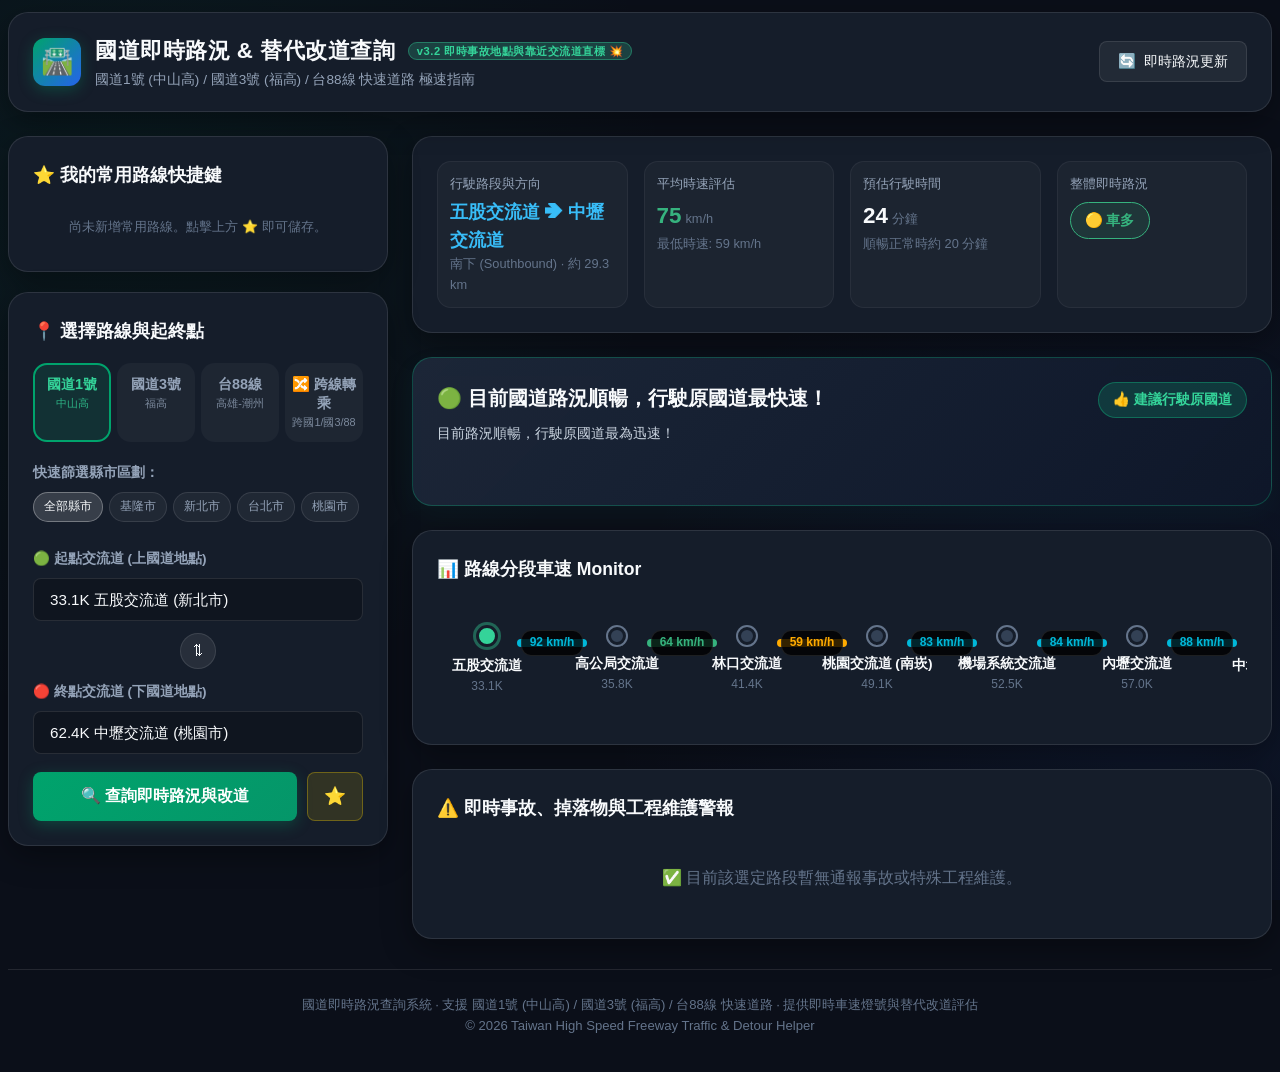
==== index.html @ b2970b1f "Display detailed incident location and nearest interchange directly inside warning card v3.2" ====
<!DOCTYPE html>
<html lang="zh-TW">
<head>
  <meta charset="UTF-8">
  <meta name="viewport" content="width=device-width, initial-scale=1.0, viewport-fit=cover">
  <title>台灣國道1號與3號即時路況查詢 暨 改道路線建議系統</title>
  <meta name="description" content="專為台灣駕駛設計之國道1號 (中山高) 與國道3號 (福爾摩沙高) 交流道極速即時路況查詢系統，包含塞車燈號、車禍事故、工程維護警報與最佳替代改道路線建議 (如台61西濱快速道路、台1線)。">
  
  <!-- iOS Mobile & PWA Web App Support -->
  <meta name="apple-mobile-web-app-capable" content="yes">
  <meta name="apple-mobile-web-app-status-bar-style" content="black-translucent">
  <meta name="apple-mobile-web-app-title" content="國道即時路況">
  <link rel="manifest" href="manifest.json">
  <link rel="apple-touch-icon" href="https://img.icons8.com/emoji/192/highway-emoji.png">
  
  <!-- CSS Style -->
  <link rel="stylesheet" href="css/styles.css?v=3.2">
</head>
<body>
  <div class="container">
    <!-- 頁頭 Application Header -->
    <header class="app-header">
      <div class="brand">
        <div class="brand-icon">🛣️</div>
        <div class="brand-title">
          <h1>國道即時路況 & 替代改道查詢 <span style="font-size: 0.7rem; background: rgba(52, 211, 153, 0.2); color: #34D399; padding: 2px 8px; border-radius: 10px; border: 1px solid rgba(52, 211, 153, 0.4); margin-left: 6px; vertical-align: middle;">v3.2 即時事故地點與靠近交流道直標 💥</span></h1>
          <p>國道1號 (中山高) / 國道3號 (福高) / 台88線 快速道路 極速指南</p>
        </div>
      </div>

      <div class="header-status">
        <button id="refreshBtn" class="refresh-btn" title="手動更新即時路況數據">
          <span class="refresh-icon">🔄</span>
          <span>即時路況更新</span>
        </button>
      </div>
    </header>

    <!-- 主版面 Layout Grid -->
    <main class="main-layout">
      <!-- 左側：起終點選單與常用路線 -->
      <aside class="sidebar">
        <!-- 我的常用路線卡片 (置頂方便取用) -->
        <section class="card">
          <h2 class="card-title">⭐ 我的常用路線快捷鍵</h2>
          <div id="presetsList" class="presets-list">
            <!-- JS 動態填充已儲存路線 -->
          </div>
        </section>

        <!-- 交流道選擇卡片 -->
        <section class="card">
          <h2 class="card-title">📍 選擇路線與起終點</h2>

          <!-- 國道切換頁籤 -->
          <div class="highway-tabs">
            <button class="highway-tab active" data-hw="n1">
              <span>國道1號</span>
              <small>中山高</small>
            </button>
            <button class="highway-tab" data-hw="n3">
              <span>國道3號</span>
              <small>福高</small>
            </button>
            <button class="highway-tab" data-hw="e88">
              <span>台88線</span>
              <small>高雄-潮州</small>
            </button>
            <button class="highway-tab" data-hw="cross">
              <span>🔀 跨線轉乘</span>
              <small>跨國1/國3/88</small>
            </button>
          </div>

          <!-- 縣市快速篩選 -->
          <div class="form-group">
            <label class="form-label">快速篩選縣市區劃：</label>
            <div id="countyChips" class="county-filter">
              <!-- JS 動態生成縣市晶片 -->
            </div>
          </div>

          <!-- 起點交流道 -->
          <div class="form-group">
            <label for="startInterchange" class="form-label">🟢 起點交流道 (上國道地點)</label>
            <div class="select-wrapper">
              <select id="startInterchange" class="select-control">
                <!-- JS 動態填充 -->
              </select>
            </div>
          </div>

          <!-- 起終點反轉按鈕 -->
          <div class="swap-btn-container">
            <button id="swapBtn" class="swap-btn" title="反轉起點與終點">⇅</button>
          </div>

          <!-- 終點交流道 -->
          <div class="form-group">
            <label for="endInterchange" class="form-label">🔴 終點交流道 (下國道地點)</label>
            <div class="select-wrapper">
              <select id="endInterchange" class="select-control">
                <!-- JS 動態填充 -->
              </select>
            </div>
          </div>

          <!-- 查詢與加入書籤 -->
          <div class="action-buttons">
            <button id="queryBtn" class="primary-btn">🔍 查詢即時路況與改道</button>
            <button id="bookmarkBtn" class="bookmark-btn" title="儲存為常用路線">⭐️</button>
          </div>
        </section>
      </aside>

      <!-- 右側：路況概覽、改道建議、分段地圖與事故警報 -->
      <section class="content-area">
        <!-- 概覽摘要卡片 -->
        <div id="summaryCard" class="summary-card">
          <!-- JS 動態渲染摘要內容 -->
        </div>

        <!-- 智慧改道路線卡片 -->
        <div id="detourCardContainer">
          <!-- JS 動態渲染建議改道路線資訊 -->
        </div>

        <!-- 分段即時車速 Monitor -->
        <div class="card">
          <h2 class="card-title">📊 路線分段車速 Monitor</h2>
          <div id="visualTimeline" class="visual-timeline">
            <!-- JS 動態繪製節點與色彩車速條 -->
          </div>
        </div>

        <!-- 即時事故與工程維護警報 -->
        <div class="card">
          <h2 class="card-title">⚠️ 即時事故、掉落物與工程維護警報</h2>
          <div id="incidentsList" class="incidents-list">
            <!-- JS 動態渲染事故動態 -->
          </div>
        </div>
      </section>
    </main>

    <!-- 頁腳 Footer -->
    <footer class="app-footer">
      <p>國道即時路況查詢系統 · 支援 國道1號 (中山高) / 國道3號 (福高) / 台88線 快速道路 · 提供即時車速燈號與替代改道評估</p>
      <p>© 2026 Taiwan High Speed Freeway Traffic & Detour Helper</p>
    </footer>
  </div>

  <!-- JavaScript Modules with Cache Busters -->
  <script src="js/data/interchanges.js?v=3.2"></script>
  <script src="js/data/detourRules.js?v=3.2"></script>
  <script src="js/trafficEngine.js?v=3.2"></script>
  <script src="js/app.js?v=3.2"></script>
</body>
</html>
---- css/styles.css ----
/* ----------------------------------------------------
 * 國道1號與3號即時路況暨改道路線建議系統 - 視覺與設計系統
 * CSS Design System & Theme Styling
 * ---------------------------------------------------- */

:root {
  --font-family: -apple-system, BlinkMacSystemFont, "SF Pro Display", "SF Pro Text", "Segoe UI", Roboto, "Helvetica Neue", Arial, "Noto Sans TC", sans-serif;
  
  /* 核心主題配色 */
  --bg-dark: #0B0F19;
  --bg-card: #151D2A;
  --bg-card-hover: #1E293B;
  --border-color: rgba(255, 255, 255, 0.1);
  --border-glow: rgba(0, 184, 217, 0.3);
  
  /* 高公局路況綠/藍標籤 */
  --n1-color: #00A36C;
  --n1-bg: rgba(0, 163, 108, 0.15);
  --n3-color: #2563EB;
  --n3-bg: rgba(37, 99, 235, 0.15);
  
  /* 路況燈號配色 */
  --speed-smooth: #10B981;   /* 🟢 >80km/h 順暢 */
  --speed-moderate: #84CC16; /* 🟡 60-80km/h 車多 */
  --speed-heavy: #F59E0B;    /* 🟠 40-60km/h 壅塞 */
  --speed-severe: #EF4444;   /* 🔴 20-40km/h 嚴重要塞 */
  --speed-stuck: #A855F7;    /* 🟣 <20km/h 紫爆 */
  
  /* 文字與圖標顏色 */
  --text-primary: #F8FAFC;
  --text-secondary: #94A3B8;
  --text-muted: #64748B;
  
  /* UI 陰影與圓角 */
  --radius-sm: 8px;
  --radius-md: 14px;
  --radius-lg: 20px;
  --shadow-card: 0 10px 30px rgba(0, 0, 0, 0.35);
  --transition-fast: all 0.2s cubic-bezier(0.4, 0, 0.2, 1);
}

/* 全域重置與基礎樣式 */
* {
  box-sizing: border-box;
  margin: 0;
  padding: 0;
}

html, body {
  width: 100%;
  max-width: 100vw;
  overflow-x: hidden;
}

body {
  font-family: var(--font-family);
  background-color: var(--bg-dark);
  color: var(--text-primary);
  line-height: 1.6;
  min-height: 100vh;
  padding: 12px 8px;
  background-image: 
    radial-gradient(circle at 10% 20%, rgba(0, 163, 108, 0.08) 0%, transparent 40%),
    radial-gradient(circle at 90% 80%, rgba(37, 99, 235, 0.08) 0%, transparent 40%);
  background-attachment: fixed;
}

.container {
  width: 100%;
  max-width: 1280px;
  margin: 0 auto;
  box-sizing: border-box;
  min-width: 0;
}

/* 頁頭 Header */
.app-header {
  display: flex;
  justify-content: space-between;
  align-items: center;
  padding: 20px 24px;
  background: var(--bg-card);
  border: 1px solid var(--border-color);
  border-radius: var(--radius-lg);
  margin-bottom: 24px;
  box-shadow: var(--shadow-card);
  backdrop-filter: blur(12px);
}

.brand {
  display: flex;
  align-items: center;
  gap: 14px;
}

.brand-icon {
  width: 48px;
  height: 48px;
  background: linear-gradient(135deg, #00A36C 0%, #2563EB 100%);
  border-radius: 12px;
  display: flex;
  align-items: center;
  justify-content: center;
  font-size: 26px;
  box-shadow: 0 4px 15px rgba(0, 163, 108, 0.3);
}

.brand-title h1 {
  font-size: 1.4rem;
  font-weight: 700;
  letter-spacing: 0.5px;
  color: var(--text-primary);
}

.brand-title p {
  font-size: 0.85rem;
  color: var(--text-secondary);
}

.header-status {
  display: flex;
  align-items: center;
  gap: 12px;
}

.refresh-btn {
  background: rgba(255, 255, 255, 0.06);
  border: 1px solid var(--border-color);
  color: var(--text-primary);
  padding: 10px 18px;
  border-radius: var(--radius-sm);
  cursor: pointer;
  display: flex;
  align-items: center;
  gap: 8px;
  font-size: 0.9rem;
  font-weight: 500;
  transition: var(--transition-fast);
}

.refresh-btn:hover {
  background: rgba(255, 255, 255, 0.12);
  border-color: rgba(255, 255, 255, 0.25);
  transform: translateY(-1px);
}

.refresh-btn.spinning .refresh-icon {
  animation: spin 1s infinite linear;
}

@keyframes spin {
  100% { transform: rotate(360deg); }
}

/* 主版面劃分 (Grid Layout) */
.main-layout {
  display: grid;
  grid-template-columns: 380px 1fr;
  gap: 24px;
  width: 100%;
  max-width: 100%;
  min-width: 0;
  box-sizing: border-box;
}

.main-layout > * {
  min-width: 0;
}

.sidebar {
  display: flex;
  flex-direction: column;
  gap: 20px;
  width: 100%;
  min-width: 0;
}

.card {
  background: var(--bg-card);
  border: 1px solid var(--border-color);
  border-radius: var(--radius-lg);
  padding: 24px;
  box-shadow: var(--shadow-card);
  position: relative;
  overflow: hidden;
  width: 100%;
}

.card-title {
  font-size: 1.1rem;
  font-weight: 700;
  margin-bottom: 18px;
  display: flex;
  align-items: center;
  gap: 8px;
  color: var(--text-primary);
}

.highway-tabs {
  display: grid;
  grid-template-columns: repeat(4, 1fr);
  gap: 6px;
  margin-bottom: 20px;
}

.highway-tab {
  padding: 10px 4px;
  border-radius: var(--radius-md);
  background: rgba(255, 255, 255, 0.04);
  border: 2px solid transparent;
  color: var(--text-secondary);
  cursor: pointer;
  text-align: center;
  font-weight: 700;
  font-size: 0.9rem;
  transition: var(--transition-fast);
  display: flex;
  flex-direction: column;
  align-items: center;
  gap: 3px;
}

.highway-tab small {
  font-size: 0.68rem;
  font-weight: 400;
  opacity: 0.8;
  white-space: nowrap;
}

.highway-tab.active[data-hw="n1"] {
  background: var(--n1-bg);
  border-color: var(--n1-color);
  color: #34D399;
}

.highway-tab.active[data-hw="n3"] {
  background: var(--n3-bg);
  border-color: var(--n3-color);
  color: #60A5FA;
}

.highway-tab.active[data-hw="e88"] {
  background: rgba(217, 119, 6, 0.18);
  border-color: #D97706;
  color: #FBBF24;
}

.highway-tab.active[data-hw="cross"] {
  background: rgba(168, 85, 247, 0.18);
  border-color: #A855F7;
  color: #C084FC;
}

.form-group {
  margin-bottom: 18px;
  width: 100%;
}

.form-label {
  display: block;
  font-size: 0.85rem;
  font-weight: 600;
  color: var(--text-secondary);
  margin-bottom: 8px;
}

.county-filter {
  display: flex;
  gap: 6px;
  overflow-x: auto;
  padding-bottom: 8px;
  margin-bottom: 12px;
  scrollbar-width: thin;
  width: 100%;
  -webkit-overflow-scrolling: touch;
}

.county-chip {
  padding: 4px 10px;
  background: rgba(255, 255, 255, 0.05);
  border: 1px solid var(--border-color);
  border-radius: 20px;
  font-size: 0.78rem;
  white-space: nowrap;
  cursor: pointer;
  color: var(--text-secondary);
  transition: var(--transition-fast);
}

.county-chip.active, .county-chip:hover {
  background: rgba(255, 255, 255, 0.15);
  color: var(--text-primary);
  border-color: rgba(255, 255, 255, 0.3);
}

.select-wrapper {
  position: relative;
  width: 100%;
}

.select-control {
  width: 100%;
  padding: 12px 16px;
  background: rgba(0, 0, 0, 0.25);
  border: 1px solid var(--border-color);
  border-radius: var(--radius-sm);
  color: var(--text-primary);
  font-size: 0.95rem;
  font-family: inherit;
  outline: none;
  cursor: pointer;
  appearance: none;
  transition: var(--transition-fast);
}

.select-control:focus {
  border-color: var(--n1-color);
  box-shadow: 0 0 0 3px rgba(0, 163, 108, 0.2);
}

.swap-btn-container {
  display: flex;
  justify-content: center;
  margin: -6px 0 12px 0;
}

.swap-btn {
  background: rgba(255, 255, 255, 0.08);
  border: 1px solid var(--border-color);
  color: var(--text-primary);
  width: 36px;
  height: 36px;
  border-radius: 50%;
  cursor: pointer;
  display: flex;
  align-items: center;
  justify-content: center;
  font-size: 16px;
  transition: var(--transition-fast);
}

.swap-btn:hover {
  background: rgba(255, 255, 255, 0.2);
  transform: rotate(180deg);
}

.action-buttons {
  display: grid;
  grid-template-columns: 1fr auto;
  gap: 10px;
  margin-top: 10px;
}

.primary-btn {
  background: linear-gradient(135deg, #00A36C 0%, #059669 100%);
  border: none;
  color: white;
  padding: 14px;
  border-radius: var(--radius-sm);
  font-size: 1rem;
  font-weight: 700;
  cursor: pointer;
  transition: var(--transition-fast);
  box-shadow: 0 4px 15px rgba(0, 163, 108, 0.3);
}

.primary-btn:hover {
  opacity: 0.92;
  transform: translateY(-1px);
}

.bookmark-btn {
  background: rgba(255, 215, 0, 0.12);
  border: 1px solid rgba(255, 215, 0, 0.3);
  color: #FBBF24;
  padding: 0 16px;
  border-radius: var(--radius-sm);
  font-size: 1.1rem;
  cursor: pointer;
  transition: var(--transition-fast);
  display: flex;
  align-items: center;
  justify-content: center;
}

.bookmark-btn:hover {
  background: rgba(255, 215, 0, 0.25);
}

.presets-list {
  display: flex;
  flex-direction: column;
  gap: 10px;
}

.preset-item {
  display: flex;
  justify-content: space-between;
  align-items: center;
  padding: 12px 14px;
  background: rgba(255, 255, 255, 0.04);
  border: 1px solid var(--border-color);
  border-radius: var(--radius-sm);
  cursor: pointer;
  transition: var(--transition-fast);
}

.preset-item:hover {
  background: rgba(255, 255, 255, 0.09);
  border-color: rgba(255, 255, 255, 0.2);
}

.preset-info {
  display: flex;
  flex-direction: column;
}

.preset-name {
  font-size: 0.9rem;
  font-weight: 700;
  color: var(--text-primary);
}

.preset-delete {
  background: none;
  border: none;
  color: var(--text-muted);
  cursor: pointer;
  padding: 4px;
  font-size: 0.9rem;
  transition: var(--transition-fast);
}

.preset-delete:hover {
  color: #EF4444;
}

.content-area {
  display: flex;
  flex-direction: column;
  gap: 24px;
  width: 100%;
  max-width: 100%;
  min-width: 0;
  box-sizing: border-box;
}

.summary-card {
  display: grid;
  grid-template-columns: repeat(auto-fit, minmax(140px, 1fr));
  gap: 16px;
  background: var(--bg-card);
  border-radius: var(--radius-lg);
  border: 1px solid var(--border-color);
  padding: 24px;
  box-shadow: var(--shadow-card);
  width: 100%;
  max-width: 100%;
  min-width: 0;
  box-sizing: border-box;
}

.stat-box {
  display: flex;
  flex-direction: column;
  padding: 12px;
  background: rgba(255, 255, 255, 0.03);
  border-radius: var(--radius-md);
  border: 1px solid rgba(255, 255, 255, 0.05);
}

.stat-label {
  font-size: 0.8rem;
  color: var(--text-secondary);
  margin-bottom: 4px;
}

.stat-value {
  font-size: 1.4rem;
  font-weight: 800;
  color: var(--text-primary);
  display: flex;
  align-items: baseline;
  gap: 4px;
}

.stat-unit {
  font-size: 0.8rem;
  font-weight: 400;
  color: var(--text-muted);
}

.status-badge {
  display: inline-flex;
  align-items: center;
  gap: 6px;
  padding: 6px 14px;
  border-radius: 20px;
  font-weight: 700;
  font-size: 0.9rem;
  width: fit-content;
}

.detour-card {
  background: linear-gradient(135deg, rgba(30, 41, 59, 0.9) 0%, rgba(15, 23, 42, 0.95) 100%);
  border: 1px solid rgba(245, 158, 11, 0.4);
  border-radius: var(--radius-lg);
  padding: 24px;
  position: relative;
  box-shadow: 0 10px 30px rgba(245, 158, 11, 0.1);
  width: 100%;
  max-width: 100%;
  min-width: 0;
  box-sizing: border-box;
}

.detour-card.smooth-route {
  border-color: rgba(16, 185, 129, 0.3);
  box-shadow: 0 10px 30px rgba(16, 185, 129, 0.05);
}

.detour-header {
  display: flex;
  justify-content: space-between;
  align-items: flex-start;
  margin-bottom: 16px;
}

.detour-badge {
  background: rgba(245, 158, 11, 0.2);
  color: #FBBF24;
  border: 1px solid rgba(245, 158, 11, 0.4);
  padding: 6px 14px;
  border-radius: 20px;
  font-weight: 700;
  font-size: 0.85rem;
  display: flex;
  align-items: center;
  gap: 6px;
}

.detour-badge.no-detour {
  background: rgba(16, 185, 129, 0.2);
  color: #34D399;
  border-color: rgba(16, 185, 129, 0.4);
}

.detour-title {
  font-size: 1.25rem;
  font-weight: 700;
  color: var(--text-primary);
  margin-bottom: 8px;
}

.detour-reason {
  font-size: 0.9rem;
  color: #CBD5E1;
  margin-bottom: 20px;
}

.comparison-grid {
  display: grid;
  grid-template-columns: 1fr 1fr;
  gap: 16px;
  margin-bottom: 20px;
}

.comparison-box {
  padding: 16px;
  border-radius: var(--radius-md);
  background: rgba(0, 0, 0, 0.3);
  border: 1px solid var(--border-color);
}

.comparison-box.alt-box {
  border-color: rgba(245, 158, 11, 0.5);
  background: rgba(245, 158, 11, 0.08);
}

.box-tag {
  font-size: 0.8rem;
  color: var(--text-secondary);
  font-weight: 600;
  margin-bottom: 6px;
}

.box-value {
  font-size: 1.3rem;
  font-weight: 800;
  color: var(--text-primary);
}

.save-time-highlight {
  color: #34D399;
  font-size: 0.85rem;
  font-weight: 700;
  margin-top: 4px;
}

.turn-instructions {
  background: rgba(255, 255, 255, 0.03);
  border-radius: var(--radius-md);
  padding: 16px;
  border: 1px solid var(--border-color);
}

.instruction-step {
  display: flex;
  align-items: flex-start;
  gap: 12px;
  margin-bottom: 10px;
  font-size: 0.88rem;
}

.instruction-step:last-child {
  margin-bottom: 0;
}

.step-num {
  background: rgba(255, 255, 255, 0.1);
  color: var(--text-primary);
  width: 22px;
  height: 22px;
  border-radius: 50%;
  display: flex;
  align-items: center;
  justify-content: center;
  font-size: 0.75rem;
  font-weight: 700;
  flex-shrink: 0;
}

.route-visualizer {
  display: flex;
  flex-direction: column;
  gap: 16px;
  width: 100%;
}

.visual-timeline {
  display: flex;
  align-items: center;
  overflow-x: auto;
  padding: 24px 10px;
  position: relative;
  scrollbar-width: thin;
  width: 100%;
  max-width: 100%;
  -webkit-overflow-scrolling: touch;
}

.timeline-node {
  display: flex;
  flex-direction: column;
  align-items: center;
  min-width: 80px;
  position: relative;
  z-index: 2;
}

.node-dot {
  width: 18px;
  height: 18px;
  border-radius: 50%;
  background: #334155;
  border: 3px solid var(--bg-card);
  box-shadow: 0 0 0 2px var(--text-muted);
  transition: var(--transition-fast);
}

.node-dot.endpoint {
  background: #34D399;
  box-shadow: 0 0 0 3px rgba(52, 211, 153, 0.4);
  width: 22px;
  height: 22px;
}

.node-name {
  font-size: 0.85rem;
  font-weight: 700;
  margin-top: 8px;
  white-space: nowrap;
}

.node-km {
  font-size: 0.75rem;
  color: var(--text-muted);
}

.timeline-segment {
  flex: 1;
  min-width: 70px;
  height: 8px;
  border-radius: 4px;
  margin: 0 -10px;
  position: relative;
  top: -18px;
  display: flex;
  align-items: center;
  justify-content: center;
}

.segment-speed-tag {
  background: rgba(0, 0, 0, 0.8);
  border: 1px solid var(--border-color);
  padding: 2px 8px;
  border-radius: 10px;
  font-size: 0.75rem;
  font-weight: 700;
  white-space: nowrap;
}

.incidents-list {
  display: flex;
  flex-direction: column;
  gap: 12px;
  width: 100%;
}

.incident-item {
  display: flex;
  align-items: flex-start;
  gap: 14px;
  padding: 16px;
  background: rgba(255, 255, 255, 0.03);
  border: 1px solid var(--border-color);
  border-radius: var(--radius-md);
  transition: var(--transition-fast);
}

.incident-item:hover {
  background: rgba(255, 255, 255, 0.06);
}

.incident-icon {
  font-size: 1.5rem;
  padding: 8px;
  background: rgba(255, 255, 255, 0.05);
  border-radius: var(--radius-sm);
}

.incident-content {
  flex: 1;
}

.incident-header-row {
  display: flex;
  justify-content: space-between;
  align-items: center;
  margin-bottom: 4px;
}

.incident-location {
  font-weight: 700;
  font-size: 0.95rem;
  color: #F8FAFC;
}

.incident-time {
  font-size: 0.78rem;
  color: var(--text-muted);
}

.incident-title {
  font-size: 0.9rem;
  font-weight: 600;
  color: #FBBF24;
  margin-bottom: 4px;
}

.incident-desc {
  font-size: 0.84rem;
  color: var(--text-secondary);
}

.app-footer {
  text-align: center;
  padding: 24px 0;
  margin-top: 30px;
  font-size: 0.82rem;
  color: var(--text-muted);
  border-top: 1px solid var(--border-color);
}

/* ----------------------------------------------------
 * 行動端 Media Queries (置於最底端，避免被後續樣式覆蓋)
 * ---------------------------------------------------- */
@media (max-width: 992px) {
  .main-layout {
    grid-template-columns: 1fr !important;
    gap: 16px;
  }
}

@media (max-width: 768px) {
  html, body {
    width: 100% !important;
    max-width: 100vw !important;
    overflow-x: hidden !important;
  }

  body {
    padding: 8px 4px !important;
  }

  .container,
  .main-layout,
  .sidebar,
  .content-area,
  .card,
  .summary-card,
  .detour-card,
  .comparison-grid,
  .turn-instructions,
  .incidents-list {
    width: 100% !important;
    max-width: 100% !important;
    min-width: 0 !important;
    box-sizing: border-box !important;
  }

  .container {
    padding: 0 4px !important;
  }

  .app-header {
    flex-direction: column !important;
    align-items: stretch !important;
    padding: 12px 10px !important;
    gap: 8px !important;
    text-align: center !important;
    min-width: 0 !important;
    width: 100% !important;
  }

  .brand {
    justify-content: center !important;
  }

  .brand-icon {
    width: 32px !important;
    height: 32px !important;
    font-size: 18px !important;
  }

  .brand-title h1 {
    font-size: 0.95rem !important;
    line-height: 1.2 !important;
  }

  .header-status {
    width: 100% !important;
  }

  .refresh-btn {
    width: 100% !important;
    justify-content: center !important;
    padding: 10px !important;
    font-size: 0.85rem !important;
  }

  .highway-tabs {
    display: grid !important;
    grid-template-columns: repeat(4, 1fr) !important;
    gap: 4px !important;
    width: 100% !important;
    min-width: 0 !important;
  }

  .highway-tab {
    padding: 10px 4px !important;
    font-size: 0.85rem !important;
    min-width: 0 !important;
    width: 100% !important;
  }

  .highway-tab span {
    font-size: 0.88rem !important;
  }

  .highway-tab small {
    font-size: 0.7rem !important;
    white-space: nowrap;
    overflow: hidden;
    text-overflow: ellipsis;
  }

  .card {
    padding: 12px 10px !important;
    border-radius: 12px !important;
  }

  .summary-card {
    padding: 10px !important;
    grid-template-columns: 1fr 1fr !important;
    gap: 8px !important;
  }

  .stat-box {
    padding: 8px !important;
  }

  .stat-value {
    font-size: 1rem !important;
  }

  .comparison-grid {
    grid-template-columns: 1fr !important;
    gap: 10px !important;
  }

  .detour-card {
    padding: 12px 10px !important;
  }

  .detour-header {
    flex-direction: column !important;
    gap: 8px !important;
  }

  .detour-badge {
    align-self: flex-start !important;
  }

  .select-control {
    font-size: 16px !important; /* 防止 iOS 點擊輸入框時自動放大幅面 */
  }

  .visual-timeline {
    width: 100% !important;
    max-width: 100% !important;
    min-width: 0 !important;
    overflow-x: auto !important;
    -webkit-overflow-scrolling: touch !important;
    display: flex !important;
    box-sizing: border-box !important;
  }

  .county-filter {
    width: 100% !important;
    max-width: 100% !important;
    min-width: 0 !important;
    overflow-x: auto !important;
    -webkit-overflow-scrolling: touch !important;
    box-sizing: border-box !important;
  }
}
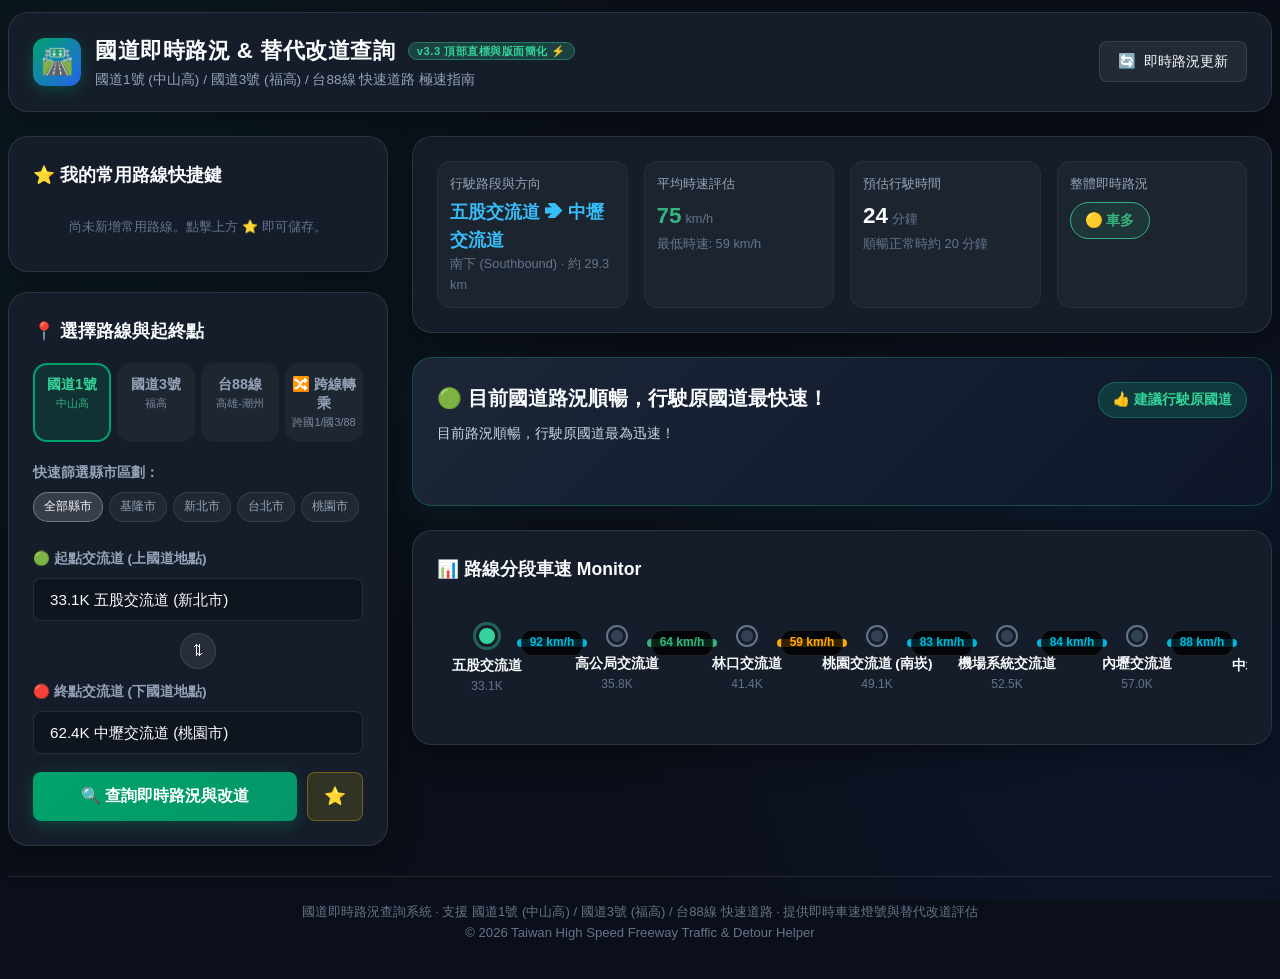
==== commit b1f956bd: "Remove redundant bottom incident list card and unify all alerts in top card v3.3" ====
--- a/index.html
+++ b/index.html
@@ -14,7 +14,7 @@
   <link rel="apple-touch-icon" href="https://img.icons8.com/emoji/192/highway-emoji.png">
   
   <!-- CSS Style -->
-  <link rel="stylesheet" href="css/styles.css?v=3.2">
+  <link rel="stylesheet" href="css/styles.css?v=3.3">
 </head>
 <body>
   <div class="container">
@@ -23,7 +23,7 @@
       <div class="brand">
         <div class="brand-icon">🛣️</div>
         <div class="brand-title">
-          <h1>國道即時路況 & 替代改道查詢 <span style="font-size: 0.7rem; background: rgba(52, 211, 153, 0.2); color: #34D399; padding: 2px 8px; border-radius: 10px; border: 1px solid rgba(52, 211, 153, 0.4); margin-left: 6px; vertical-align: middle;">v3.2 即時事故地點與靠近交流道直標 💥</span></h1>
+          <h1>國道即時路況 & 替代改道查詢 <span style="font-size: 0.7rem; background: rgba(52, 211, 153, 0.2); color: #34D399; padding: 2px 8px; border-radius: 10px; border: 1px solid rgba(52, 211, 153, 0.4); margin-left: 6px; vertical-align: middle;">v3.3 頂部直標與版面簡化 ⚡</span></h1>
           <p>國道1號 (中山高) / 國道3號 (福高) / 台88線 快速道路 極速指南</p>
         </div>
       </div>
@@ -133,13 +133,7 @@
           </div>
         </div>
 
-        <!-- 即時事故與工程維護警報 -->
-        <div class="card">
-          <h2 class="card-title">⚠️ 即時事故、掉落物與工程維護警報</h2>
-          <div id="incidentsList" class="incidents-list">
-            <!-- JS 動態渲染事故動態 -->
-          </div>
-        </div>
+
       </section>
     </main>
 
@@ -151,9 +145,9 @@
   </div>
 
   <!-- JavaScript Modules with Cache Busters -->
-  <script src="js/data/interchanges.js?v=3.2"></script>
-  <script src="js/data/detourRules.js?v=3.2"></script>
-  <script src="js/trafficEngine.js?v=3.2"></script>
-  <script src="js/app.js?v=3.2"></script>
+  <script src="js/data/interchanges.js?v=3.3"></script>
+  <script src="js/data/detourRules.js?v=3.3"></script>
+  <script src="js/trafficEngine.js?v=3.3"></script>
+  <script src="js/app.js?v=3.3"></script>
 </body>
 </html>
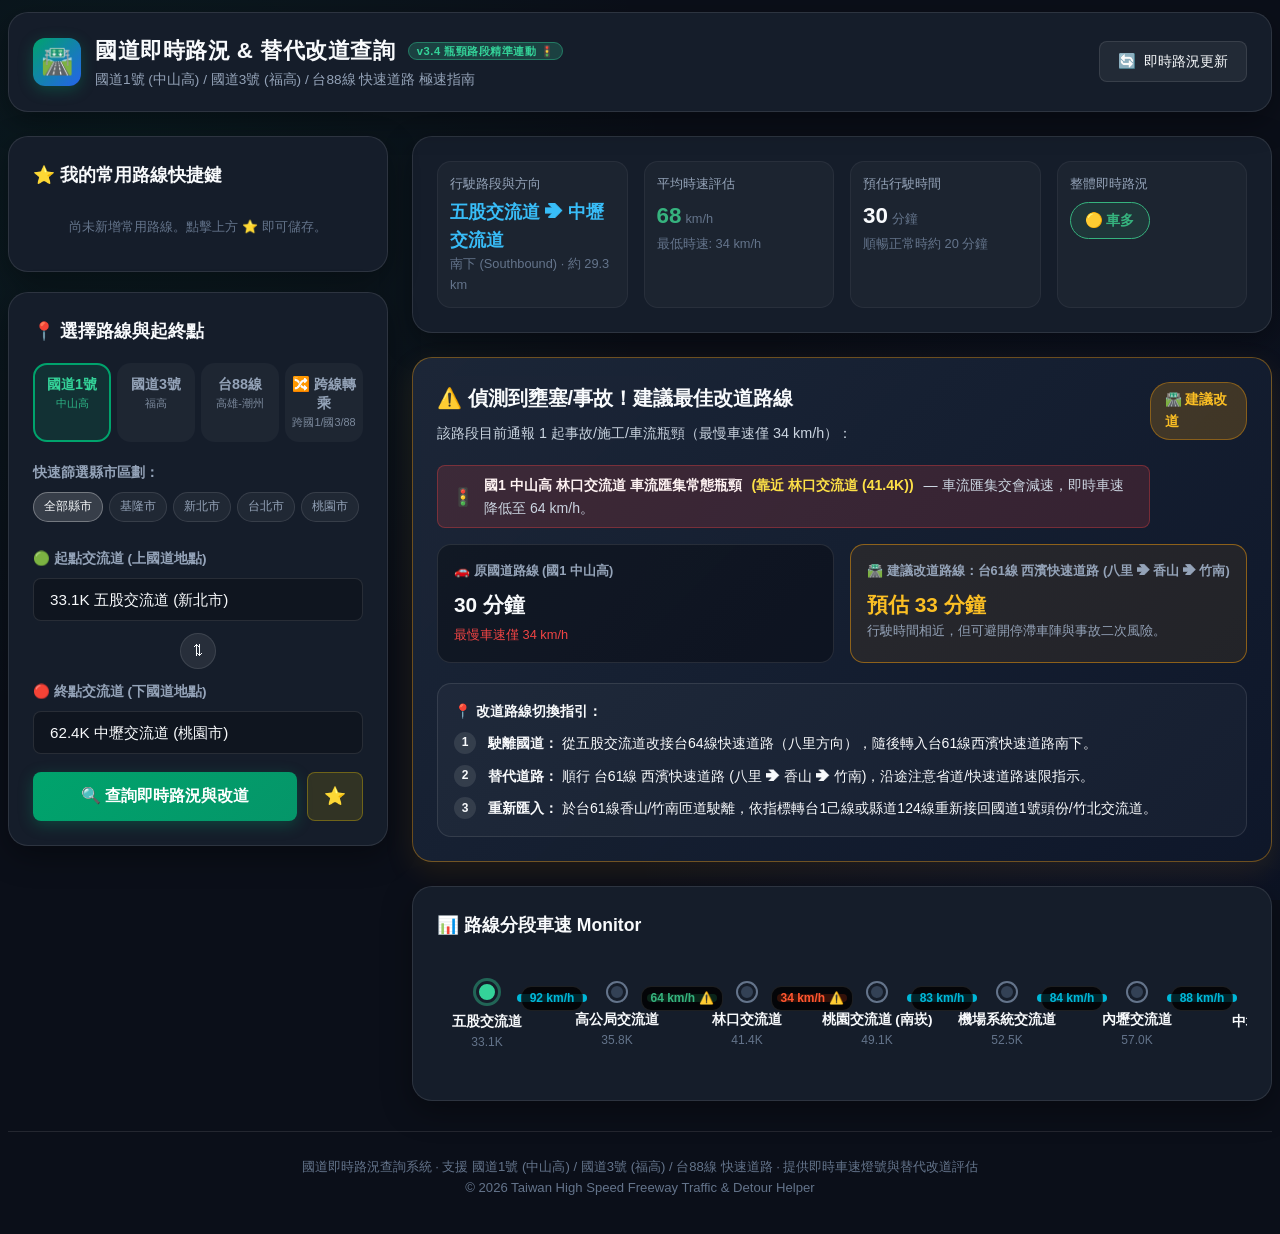
==== commit 7f08fd1b: "Auto add bottleneck segments (e.g. 鼎金、林口、湖口) to incident alerts v3.4" ====
--- a/index.html
+++ b/index.html
@@ -14,7 +14,7 @@
   <link rel="apple-touch-icon" href="https://img.icons8.com/emoji/192/highway-emoji.png">
   
   <!-- CSS Style -->
-  <link rel="stylesheet" href="css/styles.css?v=3.3">
+  <link rel="stylesheet" href="css/styles.css?v=3.4">
 </head>
 <body>
   <div class="container">
@@ -23,7 +23,7 @@
       <div class="brand">
         <div class="brand-icon">🛣️</div>
         <div class="brand-title">
-          <h1>國道即時路況 & 替代改道查詢 <span style="font-size: 0.7rem; background: rgba(52, 211, 153, 0.2); color: #34D399; padding: 2px 8px; border-radius: 10px; border: 1px solid rgba(52, 211, 153, 0.4); margin-left: 6px; vertical-align: middle;">v3.3 頂部直標與版面簡化 ⚡</span></h1>
+          <h1>國道即時路況 & 替代改道查詢 <span style="font-size: 0.7rem; background: rgba(52, 211, 153, 0.2); color: #34D399; padding: 2px 8px; border-radius: 10px; border: 1px solid rgba(52, 211, 153, 0.4); margin-left: 6px; vertical-align: middle;">v3.4 瓶頸路段精準連動 🚦</span></h1>
           <p>國道1號 (中山高) / 國道3號 (福高) / 台88線 快速道路 極速指南</p>
         </div>
       </div>
@@ -145,9 +145,9 @@
   </div>
 
   <!-- JavaScript Modules with Cache Busters -->
-  <script src="js/data/interchanges.js?v=3.3"></script>
-  <script src="js/data/detourRules.js?v=3.3"></script>
-  <script src="js/trafficEngine.js?v=3.3"></script>
-  <script src="js/app.js?v=3.3"></script>
+  <script src="js/data/interchanges.js?v=3.4"></script>
+  <script src="js/data/detourRules.js?v=3.4"></script>
+  <script src="js/trafficEngine.js?v=3.4"></script>
+  <script src="js/app.js?v=3.4"></script>
 </body>
 </html>
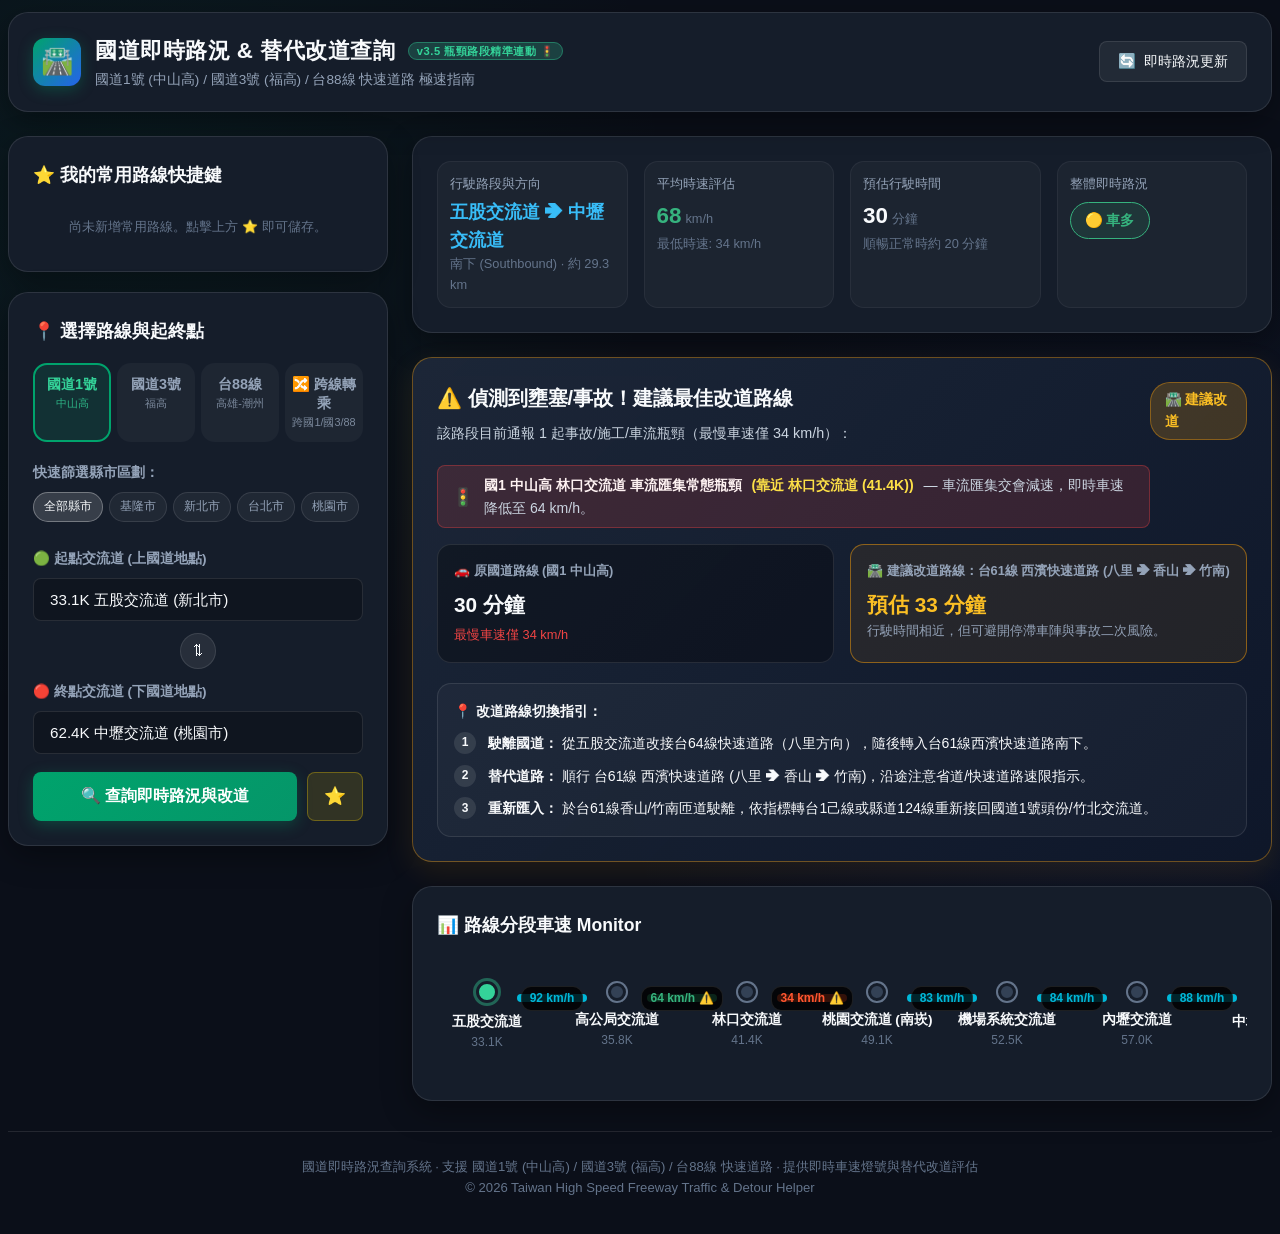
==== commit b57d3596: "Fix tab clicks and null reference on incidentsListContainer v3.5" ====
--- a/index.html
+++ b/index.html
@@ -23,7 +23,7 @@
       <div class="brand">
         <div class="brand-icon">🛣️</div>
         <div class="brand-title">
-          <h1>國道即時路況 & 替代改道查詢 <span style="font-size: 0.7rem; background: rgba(52, 211, 153, 0.2); color: #34D399; padding: 2px 8px; border-radius: 10px; border: 1px solid rgba(52, 211, 153, 0.4); margin-left: 6px; vertical-align: middle;">v3.4 瓶頸路段精準連動 🚦</span></h1>
+          <h1>國道即時路況 & 替代改道查詢 <span style="font-size: 0.7rem; background: rgba(52, 211, 153, 0.2); color: #34D399; padding: 2px 8px; border-radius: 10px; border: 1px solid rgba(52, 211, 153, 0.4); margin-left: 6px; vertical-align: middle;">v3.5 瓶頸路段精準連動 🚦</span></h1>
           <p>國道1號 (中山高) / 國道3號 (福高) / 台88線 快速道路 極速指南</p>
         </div>
       </div>
@@ -148,6 +148,6 @@
   <script src="js/data/interchanges.js?v=3.4"></script>
   <script src="js/data/detourRules.js?v=3.4"></script>
   <script src="js/trafficEngine.js?v=3.4"></script>
-  <script src="js/app.js?v=3.4"></script>
+  <script src="js/app.js?v=3.5"></script>
 </body>
 </html>
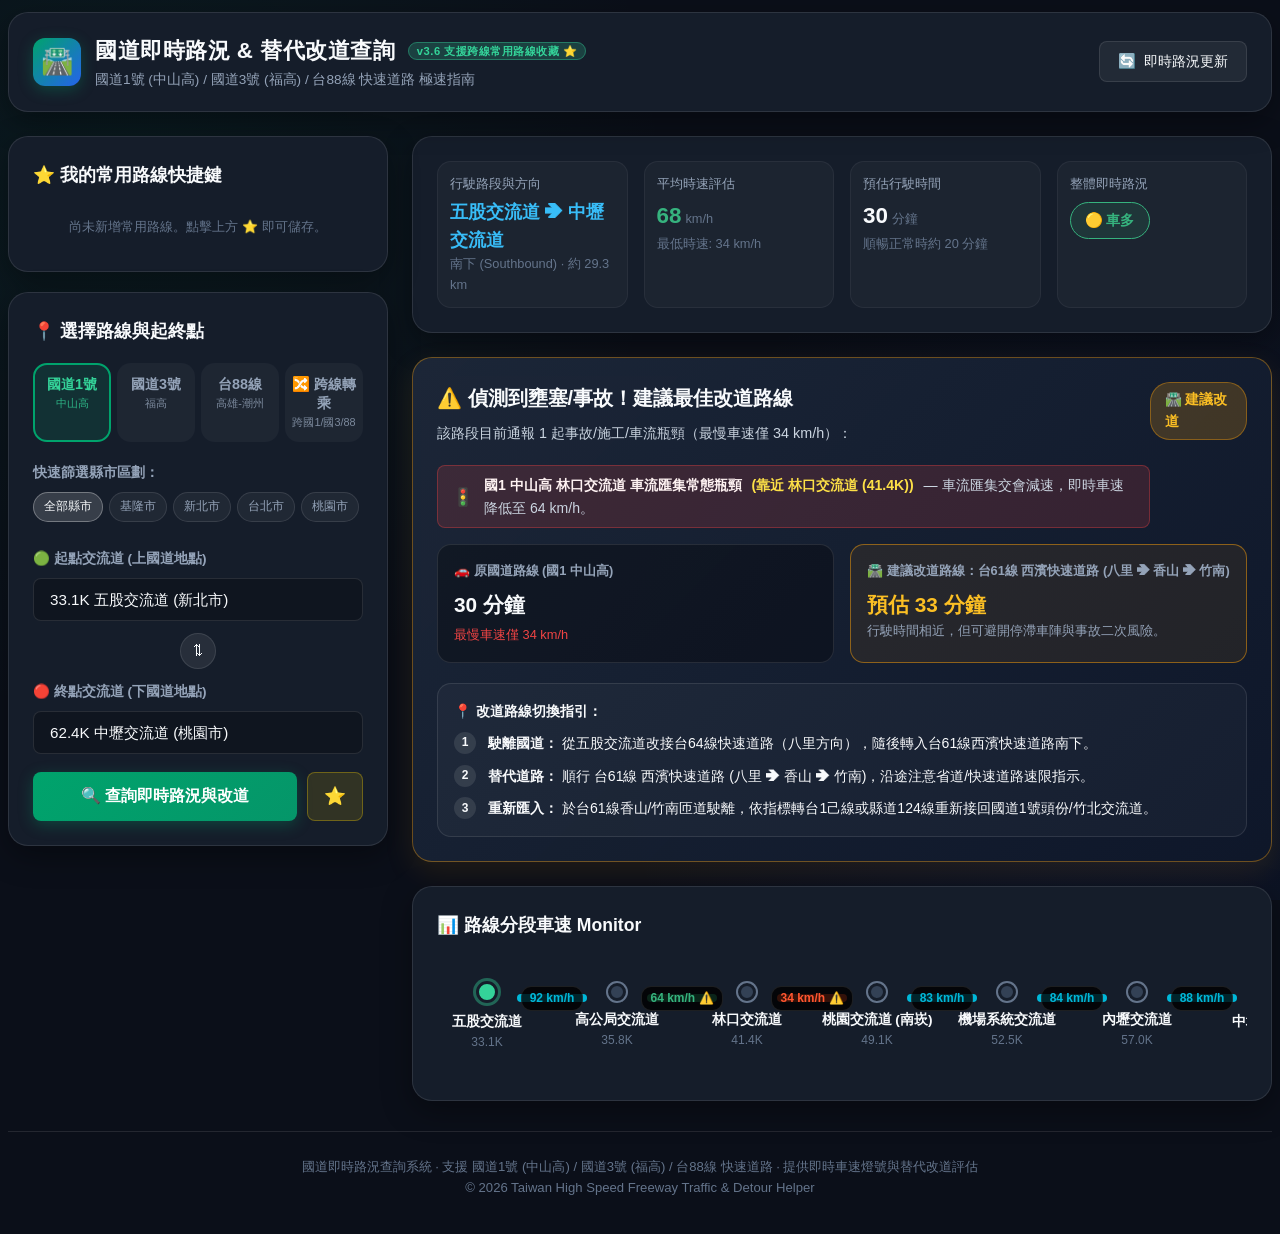
==== commit 214b480a: "Support cross-highway route bookmarking and add bookmark success alert v3.6" ====
--- a/index.html
+++ b/index.html
@@ -23,7 +23,7 @@
       <div class="brand">
         <div class="brand-icon">🛣️</div>
         <div class="brand-title">
-          <h1>國道即時路況 & 替代改道查詢 <span style="font-size: 0.7rem; background: rgba(52, 211, 153, 0.2); color: #34D399; padding: 2px 8px; border-radius: 10px; border: 1px solid rgba(52, 211, 153, 0.4); margin-left: 6px; vertical-align: middle;">v3.5 瓶頸路段精準連動 🚦</span></h1>
+          <h1>國道即時路況 & 替代改道查詢 <span style="font-size: 0.7rem; background: rgba(52, 211, 153, 0.2); color: #34D399; padding: 2px 8px; border-radius: 10px; border: 1px solid rgba(52, 211, 153, 0.4); margin-left: 6px; vertical-align: middle;">v3.6 支援跨線常用路線收藏 ⭐</span></h1>
           <p>國道1號 (中山高) / 國道3號 (福高) / 台88線 快速道路 極速指南</p>
         </div>
       </div>
@@ -148,6 +148,6 @@
   <script src="js/data/interchanges.js?v=3.4"></script>
   <script src="js/data/detourRules.js?v=3.4"></script>
   <script src="js/trafficEngine.js?v=3.4"></script>
-  <script src="js/app.js?v=3.5"></script>
+  <script src="js/app.js?v=3.6"></script>
 </body>
 </html>
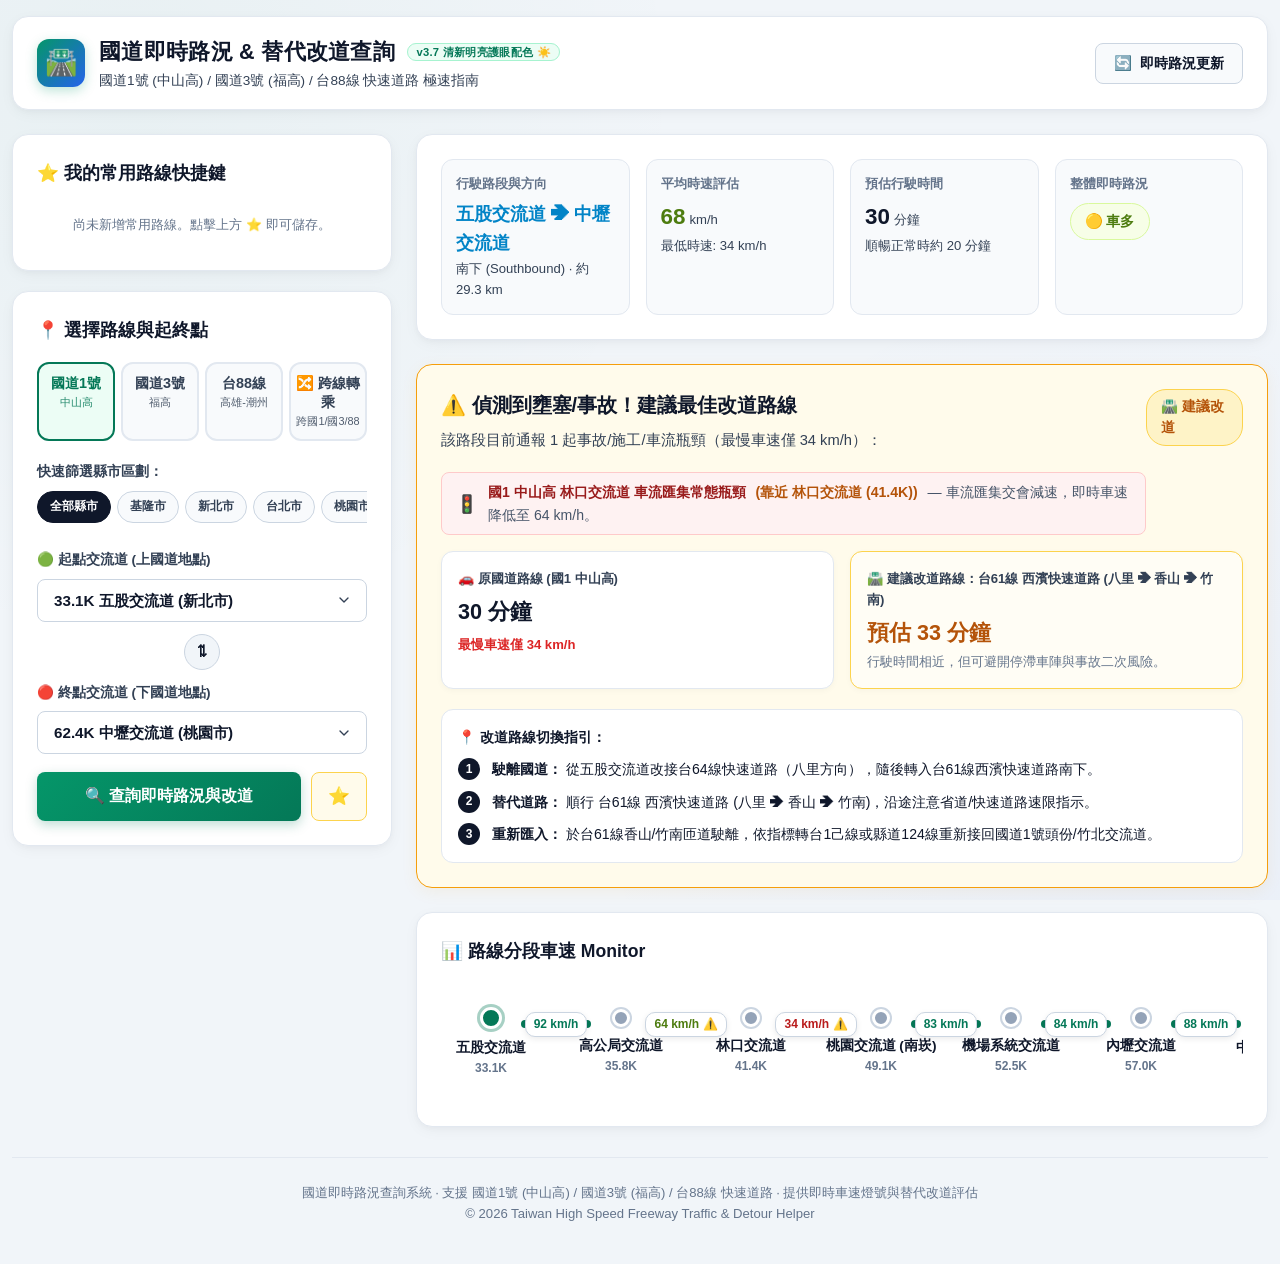
==== commit 68e699e0: "Redesign to high-contrast clean light theme for enhanced readability v3.7" ====
--- a/index.html
+++ b/index.html
@@ -8,13 +8,13 @@
   
   <!-- iOS Mobile & PWA Web App Support -->
   <meta name="apple-mobile-web-app-capable" content="yes">
-  <meta name="apple-mobile-web-app-status-bar-style" content="black-translucent">
+  <meta name="apple-mobile-web-app-status-bar-style" content="default">
   <meta name="apple-mobile-web-app-title" content="國道即時路況">
   <link rel="manifest" href="manifest.json">
   <link rel="apple-touch-icon" href="https://img.icons8.com/emoji/192/highway-emoji.png">
   
   <!-- CSS Style -->
-  <link rel="stylesheet" href="css/styles.css?v=3.4">
+  <link rel="stylesheet" href="css/styles.css?v=3.7">
 </head>
 <body>
   <div class="container">
@@ -23,7 +23,7 @@
       <div class="brand">
         <div class="brand-icon">🛣️</div>
         <div class="brand-title">
-          <h1>國道即時路況 & 替代改道查詢 <span style="font-size: 0.7rem; background: rgba(52, 211, 153, 0.2); color: #34D399; padding: 2px 8px; border-radius: 10px; border: 1px solid rgba(52, 211, 153, 0.4); margin-left: 6px; vertical-align: middle;">v3.6 支援跨線常用路線收藏 ⭐</span></h1>
+          <h1>國道即時路況 & 替代改道查詢 <span style="font-size: 0.7rem; background: #ECFDF5; color: #047857; padding: 2px 8px; border-radius: 10px; border: 1px solid #A7F3D0; margin-left: 6px; vertical-align: middle;">v3.7 清新明亮護眼配色 ☀️</span></h1>
           <p>國道1號 (中山高) / 國道3號 (福高) / 台88線 快速道路 極速指南</p>
         </div>
       </div>
@@ -147,7 +147,7 @@
   <!-- JavaScript Modules with Cache Busters -->
   <script src="js/data/interchanges.js?v=3.4"></script>
   <script src="js/data/detourRules.js?v=3.4"></script>
-  <script src="js/trafficEngine.js?v=3.4"></script>
-  <script src="js/app.js?v=3.6"></script>
+  <script src="js/trafficEngine.js?v=3.7"></script>
+  <script src="js/app.js?v=3.7"></script>
 </body>
 </html>
--- a/css/styles.css
+++ b/css/styles.css
@@ -1,41 +1,55 @@
 /* ----------------------------------------------------
  * 國道1號與3號即時路況暨改道路線建議系統 - 視覺與設計系統
- * CSS Design System & Theme Styling
+ * CSS Design System & Theme Styling (Clean High-Contrast Light Theme)
  * ---------------------------------------------------- */
 
 :root {
   --font-family: -apple-system, BlinkMacSystemFont, "SF Pro Display", "SF Pro Text", "Segoe UI", Roboto, "Helvetica Neue", Arial, "Noto Sans TC", sans-serif;
   
-  /* 核心主題配色 */
-  --bg-dark: #0B0F19;
-  --bg-card: #151D2A;
-  --bg-card-hover: #1E293B;
-  --border-color: rgba(255, 255, 255, 0.1);
-  --border-glow: rgba(0, 184, 217, 0.3);
+  /* 核心明亮主題配色 - 清晰、高對比、護眼 */
+  --bg-page: #F1F5F9;         /* 頁面柔和淺灰底色，長時間觀看舒適 */
+  --bg-card: #FFFFFF;         /* 卡片純白底色，層次分明 */
+  --bg-card-hover: #F8FAFC;
+  --bg-card-subtle: #F8FAFC;
+  --border-color: #E2E8F0;     /* 柔和邊框 */
+  --border-color-strong: #CBD5E1; /* 控制項邊框 */
+  --border-glow: rgba(37, 99, 235, 0.15);
   
-  /* 高公局路況綠/藍標籤 */
-  --n1-color: #00A36C;
-  --n1-bg: rgba(0, 163, 108, 0.15);
-  --n3-color: #2563EB;
-  --n3-bg: rgba(37, 99, 235, 0.15);
+  /* 國道標籤色（高飽和度深色化，保證白底極致清晰） */
+  --n1-color: #047857;        /* 國1 綠色 */
+  --n1-bg: #ECFDF5;
+  --n1-border: #A7F3D0;
   
-  /* 路況燈號配色 */
-  --speed-smooth: #10B981;   /* 🟢 >80km/h 順暢 */
-  --speed-moderate: #84CC16; /* 🟡 60-80km/h 車多 */
-  --speed-heavy: #F59E0B;    /* 🟠 40-60km/h 壅塞 */
-  --speed-severe: #EF4444;   /* 🔴 20-40km/h 嚴重要塞 */
-  --speed-stuck: #A855F7;    /* 🟣 <20km/h 紫爆 */
+  --n3-color: #1D4ED8;        /* 國3 藍色 */
+  --n3-bg: #EFF6FF;
+  --n3-border: #BFDBFE;
+
+  --e88-color: #B45309;       /* 台88 琥珀色 */
+  --e88-bg: #FFFBEB;
+  --e88-border: #FDE68A;
+
+  --cross-color: #6D28D9;     /* 跨線 紫色 */
+  --cross-bg: #FAF5FF;
+  --cross-border: #DDD6FE;
   
-  /* 文字與圖標顏色 */
-  --text-primary: #F8FAFC;
-  --text-secondary: #94A3B8;
-  --text-muted: #64748B;
+  /* 路況燈號配色 (白底專用高對比深色) */
+  --speed-smooth: #047857;   /* 🟢 >80km/h 順暢 */
+  --speed-moderate: #4D7C0F; /* 🟡 60-80km/h 車多 */
+  --speed-heavy: #B45309;    /* 🟠 40-60km/h 壅塞 */
+  --speed-severe: #B91C1C;   /* 🔴 20-40km/h 嚴重要塞 */
+  --speed-stuck: #6D28D9;    /* 🟣 <20km/h 紫爆 */
+  
+  /* 文字顏色 (WCAG AAA 高對比) */
+  --text-primary: #0F172A;   /* 深墨藍黑，極致清晰 */
+  --text-secondary: #334155; /* 次要文字，銳利可辨 */
+  --text-muted: #64748B;     /* 說明與單位文字 */
   
   /* UI 陰影與圓角 */
   --radius-sm: 8px;
-  --radius-md: 14px;
-  --radius-lg: 20px;
-  --shadow-card: 0 10px 30px rgba(0, 0, 0, 0.35);
+  --radius-md: 12px;
+  --radius-lg: 16px;
+  --shadow-card: 0 4px 16px -2px rgba(15, 23, 42, 0.05), 0 2px 6px -1px rgba(15, 23, 42, 0.03);
+  --shadow-card-hover: 0 8px 24px -4px rgba(15, 23, 42, 0.08);
   --transition-fast: all 0.2s cubic-bezier(0.4, 0, 0.2, 1);
 }
 
@@ -54,14 +68,14 @@
 
 body {
   font-family: var(--font-family);
-  background-color: var(--bg-dark);
+  background-color: var(--bg-page);
   color: var(--text-primary);
   line-height: 1.6;
   min-height: 100vh;
-  padding: 12px 8px;
+  padding: 16px 12px;
   background-image: 
-    radial-gradient(circle at 10% 20%, rgba(0, 163, 108, 0.08) 0%, transparent 40%),
-    radial-gradient(circle at 90% 80%, rgba(37, 99, 235, 0.08) 0%, transparent 40%);
+    radial-gradient(circle at 10% 10%, rgba(4, 120, 87, 0.04) 0%, transparent 40%),
+    radial-gradient(circle at 90% 90%, rgba(29, 78, 216, 0.04) 0%, transparent 40%);
   background-attachment: fixed;
 }
 
@@ -78,13 +92,12 @@
   display: flex;
   justify-content: space-between;
   align-items: center;
-  padding: 20px 24px;
+  padding: 18px 24px;
   background: var(--bg-card);
   border: 1px solid var(--border-color);
   border-radius: var(--radius-lg);
   margin-bottom: 24px;
   box-shadow: var(--shadow-card);
-  backdrop-filter: blur(12px);
 }
 
 .brand {
@@ -96,24 +109,25 @@
 .brand-icon {
   width: 48px;
   height: 48px;
-  background: linear-gradient(135deg, #00A36C 0%, #2563EB 100%);
+  background: linear-gradient(135deg, #059669 0%, #2563EB 100%);
   border-radius: 12px;
   display: flex;
   align-items: center;
   justify-content: center;
   font-size: 26px;
-  box-shadow: 0 4px 15px rgba(0, 163, 108, 0.3);
+  box-shadow: 0 4px 12px rgba(5, 150, 105, 0.25);
 }
 
 .brand-title h1 {
-  font-size: 1.4rem;
-  font-weight: 700;
-  letter-spacing: 0.5px;
+  font-size: 1.35rem;
+  font-weight: 800;
+  letter-spacing: 0.3px;
   color: var(--text-primary);
 }
 
 .brand-title p {
   font-size: 0.85rem;
+  font-weight: 500;
   color: var(--text-secondary);
 }
 
@@ -124,8 +138,8 @@
 }
 
 .refresh-btn {
-  background: rgba(255, 255, 255, 0.06);
-  border: 1px solid var(--border-color);
+  background: #F8FAFC;
+  border: 1px solid var(--border-color-strong);
   color: var(--text-primary);
   padding: 10px 18px;
   border-radius: var(--radius-sm);
@@ -134,13 +148,13 @@
   align-items: center;
   gap: 8px;
   font-size: 0.9rem;
-  font-weight: 500;
+  font-weight: 600;
   transition: var(--transition-fast);
 }
 
 .refresh-btn:hover {
-  background: rgba(255, 255, 255, 0.12);
-  border-color: rgba(255, 255, 255, 0.25);
+  background: #EDF2F7;
+  border-color: #94A3B8;
   transform: translateY(-1px);
 }
 
@@ -188,7 +202,7 @@
 
 .card-title {
   font-size: 1.1rem;
-  font-weight: 700;
+  font-weight: 800;
   margin-bottom: 18px;
   display: flex;
   align-items: center;
@@ -206,8 +220,8 @@
 .highway-tab {
   padding: 10px 4px;
   border-radius: var(--radius-md);
-  background: rgba(255, 255, 255, 0.04);
-  border: 2px solid transparent;
+  background: #F8FAFC;
+  border: 2px solid var(--border-color);
   color: var(--text-secondary);
   cursor: pointer;
   text-align: center;
@@ -220,35 +234,40 @@
   gap: 3px;
 }
 
+.highway-tab:hover {
+  background: #EDF2F7;
+  color: var(--text-primary);
+}
+
 .highway-tab small {
   font-size: 0.68rem;
-  font-weight: 400;
-  opacity: 0.8;
+  font-weight: 500;
+  opacity: 0.85;
   white-space: nowrap;
 }
 
 .highway-tab.active[data-hw="n1"] {
   background: var(--n1-bg);
   border-color: var(--n1-color);
-  color: #34D399;
+  color: var(--n1-color);
 }
 
 .highway-tab.active[data-hw="n3"] {
   background: var(--n3-bg);
   border-color: var(--n3-color);
-  color: #60A5FA;
+  color: var(--n3-color);
 }
 
 .highway-tab.active[data-hw="e88"] {
-  background: rgba(217, 119, 6, 0.18);
-  border-color: #D97706;
-  color: #FBBF24;
+  background: var(--e88-bg);
+  border-color: var(--e88-color);
+  color: var(--e88-color);
 }
 
 .highway-tab.active[data-hw="cross"] {
-  background: rgba(168, 85, 247, 0.18);
-  border-color: #A855F7;
-  color: #C084FC;
+  background: var(--cross-bg);
+  border-color: var(--cross-color);
+  color: var(--cross-color);
 }
 
 .form-group {
@@ -259,7 +278,7 @@
 .form-label {
   display: block;
   font-size: 0.85rem;
-  font-weight: 600;
+  font-weight: 700;
   color: var(--text-secondary);
   margin-bottom: 8px;
 }
@@ -276,21 +295,22 @@
 }
 
 .county-chip {
-  padding: 4px 10px;
-  background: rgba(255, 255, 255, 0.05);
-  border: 1px solid var(--border-color);
+  padding: 5px 12px;
+  background: #F8FAFC;
+  border: 1px solid var(--border-color-strong);
   border-radius: 20px;
   font-size: 0.78rem;
   white-space: nowrap;
   cursor: pointer;
   color: var(--text-secondary);
+  font-weight: 600;
   transition: var(--transition-fast);
 }
 
 .county-chip.active, .county-chip:hover {
-  background: rgba(255, 255, 255, 0.15);
-  color: var(--text-primary);
-  border-color: rgba(255, 255, 255, 0.3);
+  background: #0F172A;
+  color: #FFFFFF;
+  border-color: #0F172A;
 }
 
 .select-wrapper {
@@ -301,21 +321,26 @@
 .select-control {
   width: 100%;
   padding: 12px 16px;
-  background: rgba(0, 0, 0, 0.25);
-  border: 1px solid var(--border-color);
+  background: #FFFFFF;
+  border: 1px solid var(--border-color-strong);
   border-radius: var(--radius-sm);
   color: var(--text-primary);
   font-size: 0.95rem;
   font-family: inherit;
+  font-weight: 600;
   outline: none;
   cursor: pointer;
   appearance: none;
   transition: var(--transition-fast);
+  background-image: url("data:image/svg+xml;charset=UTF-8,%3csvg xmlns='http://www.w3.org/2000/svg' viewBox='0 0 24 24' fill='none' stroke='%23334155' stroke-width='2' stroke-linecap='round' stroke-linejoin='round'%3e%3cpolyline points='6 9 12 15 18 9'%3e%3c/polyline%3e%3c/svg%3e");
+  background-repeat: no-repeat;
+  background-position: right 14px center;
+  background-size: 16px;
 }
 
 .select-control:focus {
-  border-color: var(--n1-color);
-  box-shadow: 0 0 0 3px rgba(0, 163, 108, 0.2);
+  border-color: #1D4ED8;
+  box-shadow: 0 0 0 3px rgba(29, 78, 216, 0.15);
 }
 
 .swap-btn-container {
@@ -325,8 +350,8 @@
 }
 
 .swap-btn {
-  background: rgba(255, 255, 255, 0.08);
-  border: 1px solid var(--border-color);
+  background: #F1F5F9;
+  border: 1px solid var(--border-color-strong);
   color: var(--text-primary);
   width: 36px;
   height: 36px;
@@ -336,11 +361,12 @@
   align-items: center;
   justify-content: center;
   font-size: 16px;
+  font-weight: 700;
   transition: var(--transition-fast);
 }
 
 .swap-btn:hover {
-  background: rgba(255, 255, 255, 0.2);
+  background: #E2E8F0;
   transform: rotate(180deg);
 }
 
@@ -352,7 +378,7 @@
 }
 
 .primary-btn {
-  background: linear-gradient(135deg, #00A36C 0%, #059669 100%);
+  background: linear-gradient(135deg, #059669 0%, #047857 100%);
   border: none;
   color: white;
   padding: 14px;
@@ -361,18 +387,18 @@
   font-weight: 700;
   cursor: pointer;
   transition: var(--transition-fast);
-  box-shadow: 0 4px 15px rgba(0, 163, 108, 0.3);
+  box-shadow: 0 4px 12px rgba(4, 120, 87, 0.25);
 }
 
 .primary-btn:hover {
-  opacity: 0.92;
+  opacity: 0.94;
   transform: translateY(-1px);
 }
 
 .bookmark-btn {
-  background: rgba(255, 215, 0, 0.12);
-  border: 1px solid rgba(255, 215, 0, 0.3);
-  color: #FBBF24;
+  background: #FFFBEB;
+  border: 1px solid #FCD34D;
+  color: #B45309;
   padding: 0 16px;
   border-radius: var(--radius-sm);
   font-size: 1.1rem;
@@ -384,7 +410,7 @@
 }
 
 .bookmark-btn:hover {
-  background: rgba(255, 215, 0, 0.25);
+  background: #FEF3C7;
 }
 
 .presets-list {
@@ -398,7 +424,7 @@
   justify-content: space-between;
   align-items: center;
   padding: 12px 14px;
-  background: rgba(255, 255, 255, 0.04);
+  background: #F8FAFC;
   border: 1px solid var(--border-color);
   border-radius: var(--radius-sm);
   cursor: pointer;
@@ -406,8 +432,8 @@
 }
 
 .preset-item:hover {
-  background: rgba(255, 255, 255, 0.09);
-  border-color: rgba(255, 255, 255, 0.2);
+  background: #EFF6FF;
+  border-color: #BFDBFE;
 }
 
 .preset-info {
@@ -424,15 +450,16 @@
 .preset-delete {
   background: none;
   border: none;
-  color: var(--text-muted);
+  color: #94A3B8;
   cursor: pointer;
   padding: 4px;
-  font-size: 0.9rem;
+  font-size: 0.95rem;
+  font-weight: bold;
   transition: var(--transition-fast);
 }
 
 .preset-delete:hover {
-  color: #EF4444;
+  color: #DC2626;
 }
 
 .content-area {
@@ -463,15 +490,16 @@
 .stat-box {
   display: flex;
   flex-direction: column;
-  padding: 12px;
-  background: rgba(255, 255, 255, 0.03);
+  padding: 14px;
+  background: #F8FAFC;
   border-radius: var(--radius-md);
-  border: 1px solid rgba(255, 255, 255, 0.05);
+  border: 1px solid var(--border-color);
 }
 
 .stat-label {
   font-size: 0.8rem;
-  color: var(--text-secondary);
+  font-weight: 600;
+  color: var(--text-muted);
   margin-bottom: 4px;
 }
 
@@ -485,9 +513,9 @@
 }
 
 .stat-unit {
-  font-size: 0.8rem;
-  font-weight: 400;
-  color: var(--text-muted);
+  font-size: 0.82rem;
+  font-weight: 500;
+  color: var(--text-secondary);
 }
 
 .status-badge {
@@ -502,12 +530,12 @@
 }
 
 .detour-card {
-  background: linear-gradient(135deg, rgba(30, 41, 59, 0.9) 0%, rgba(15, 23, 42, 0.95) 100%);
-  border: 1px solid rgba(245, 158, 11, 0.4);
+  background: #FFFBEB;
+  border: 1.5px solid #F59E0B;
   border-radius: var(--radius-lg);
   padding: 24px;
   position: relative;
-  box-shadow: 0 10px 30px rgba(245, 158, 11, 0.1);
+  box-shadow: 0 4px 16px rgba(245, 158, 11, 0.08);
   width: 100%;
   max-width: 100%;
   min-width: 0;
@@ -515,8 +543,9 @@
 }
 
 .detour-card.smooth-route {
-  border-color: rgba(16, 185, 129, 0.3);
-  box-shadow: 0 10px 30px rgba(16, 185, 129, 0.05);
+  background: #F0FDF4;
+  border-color: #10B981;
+  box-shadow: 0 4px 16px rgba(16, 185, 129, 0.08);
 }
 
 .detour-header {
@@ -527,9 +556,9 @@
 }
 
 .detour-badge {
-  background: rgba(245, 158, 11, 0.2);
-  color: #FBBF24;
-  border: 1px solid rgba(245, 158, 11, 0.4);
+  background: #FEF3C7;
+  color: #B45309;
+  border: 1px solid #FCD34D;
   padding: 6px 14px;
   border-radius: 20px;
   font-weight: 700;
@@ -540,21 +569,22 @@
 }
 
 .detour-badge.no-detour {
-  background: rgba(16, 185, 129, 0.2);
-  color: #34D399;
-  border-color: rgba(16, 185, 129, 0.4);
+  background: #D1FAE5;
+  color: #065F46;
+  border-color: #6EE7B7;
 }
 
 .detour-title {
   font-size: 1.25rem;
-  font-weight: 700;
+  font-weight: 800;
   color: var(--text-primary);
   margin-bottom: 8px;
 }
 
 .detour-reason {
-  font-size: 0.9rem;
-  color: #CBD5E1;
+  font-size: 0.92rem;
+  font-weight: 500;
+  color: var(--text-secondary);
   margin-bottom: 20px;
 }
 
@@ -568,37 +598,38 @@
 .comparison-box {
   padding: 16px;
   border-radius: var(--radius-md);
-  background: rgba(0, 0, 0, 0.3);
+  background: #FFFFFF;
   border: 1px solid var(--border-color);
+  box-shadow: 0 2px 6px rgba(0,0,0,0.03);
 }
 
 .comparison-box.alt-box {
-  border-color: rgba(245, 158, 11, 0.5);
-  background: rgba(245, 158, 11, 0.08);
+  border-color: #FCD34D;
+  background: #FFFDF5;
 }
 
 .box-tag {
-  font-size: 0.8rem;
+  font-size: 0.82rem;
   color: var(--text-secondary);
-  font-weight: 600;
+  font-weight: 700;
   margin-bottom: 6px;
 }
 
 .box-value {
-  font-size: 1.3rem;
+  font-size: 1.35rem;
   font-weight: 800;
   color: var(--text-primary);
 }
 
 .save-time-highlight {
-  color: #34D399;
+  color: #047857;
   font-size: 0.85rem;
   font-weight: 700;
   margin-top: 4px;
 }
 
 .turn-instructions {
-  background: rgba(255, 255, 255, 0.03);
+  background: #FFFFFF;
   border-radius: var(--radius-md);
   padding: 16px;
   border: 1px solid var(--border-color);
@@ -610,6 +641,7 @@
   gap: 12px;
   margin-bottom: 10px;
   font-size: 0.88rem;
+  color: var(--text-primary);
 }
 
 .instruction-step:last-child {
@@ -617,8 +649,8 @@
 }
 
 .step-num {
-  background: rgba(255, 255, 255, 0.1);
-  color: var(--text-primary);
+  background: #0F172A;
+  color: #FFFFFF;
   width: 22px;
   height: 22px;
   border-radius: 50%;
@@ -662,15 +694,16 @@
   width: 18px;
   height: 18px;
   border-radius: 50%;
-  background: #334155;
-  border: 3px solid var(--bg-card);
-  box-shadow: 0 0 0 2px var(--text-muted);
+  background: #94A3B8;
+  border: 3px solid #FFFFFF;
+  box-shadow: 0 0 0 2px #CBD5E1;
   transition: var(--transition-fast);
 }
 
 .node-dot.endpoint {
-  background: #34D399;
-  box-shadow: 0 0 0 3px rgba(52, 211, 153, 0.4);
+  background: #047857;
+  border-color: #FFFFFF;
+  box-shadow: 0 0 0 3px rgba(4, 120, 87, 0.35);
   width: 22px;
   height: 22px;
 }
@@ -678,12 +711,14 @@
 .node-name {
   font-size: 0.85rem;
   font-weight: 700;
+  color: var(--text-primary);
   margin-top: 8px;
   white-space: nowrap;
 }
 
 .node-km {
   font-size: 0.75rem;
+  font-weight: 600;
   color: var(--text-muted);
 }
 
@@ -701,12 +736,13 @@
 }
 
 .segment-speed-tag {
-  background: rgba(0, 0, 0, 0.8);
-  border: 1px solid var(--border-color);
+  background: #FFFFFF;
+  border: 1px solid #CBD5E1;
+  box-shadow: 0 2px 6px rgba(0, 0, 0, 0.08);
   padding: 2px 8px;
   border-radius: 10px;
   font-size: 0.75rem;
-  font-weight: 700;
+  font-weight: 800;
   white-space: nowrap;
 }
 
@@ -722,20 +758,21 @@
   align-items: flex-start;
   gap: 14px;
   padding: 16px;
-  background: rgba(255, 255, 255, 0.03);
+  background: #F8FAFC;
   border: 1px solid var(--border-color);
   border-radius: var(--radius-md);
   transition: var(--transition-fast);
 }
 
 .incident-item:hover {
-  background: rgba(255, 255, 255, 0.06);
+  background: #F1F5F9;
 }
 
 .incident-icon {
   font-size: 1.5rem;
   padding: 8px;
-  background: rgba(255, 255, 255, 0.05);
+  background: #FFFFFF;
+  border: 1px solid var(--border-color);
   border-radius: var(--radius-sm);
 }
 
@@ -753,7 +790,7 @@
 .incident-location {
   font-weight: 700;
   font-size: 0.95rem;
-  color: #F8FAFC;
+  color: var(--text-primary);
 }
 
 .incident-time {
@@ -763,8 +800,8 @@
 
 .incident-title {
   font-size: 0.9rem;
-  font-weight: 600;
-  color: #FBBF24;
+  font-weight: 700;
+  color: #B45309;
   margin-bottom: 4px;
 }
 
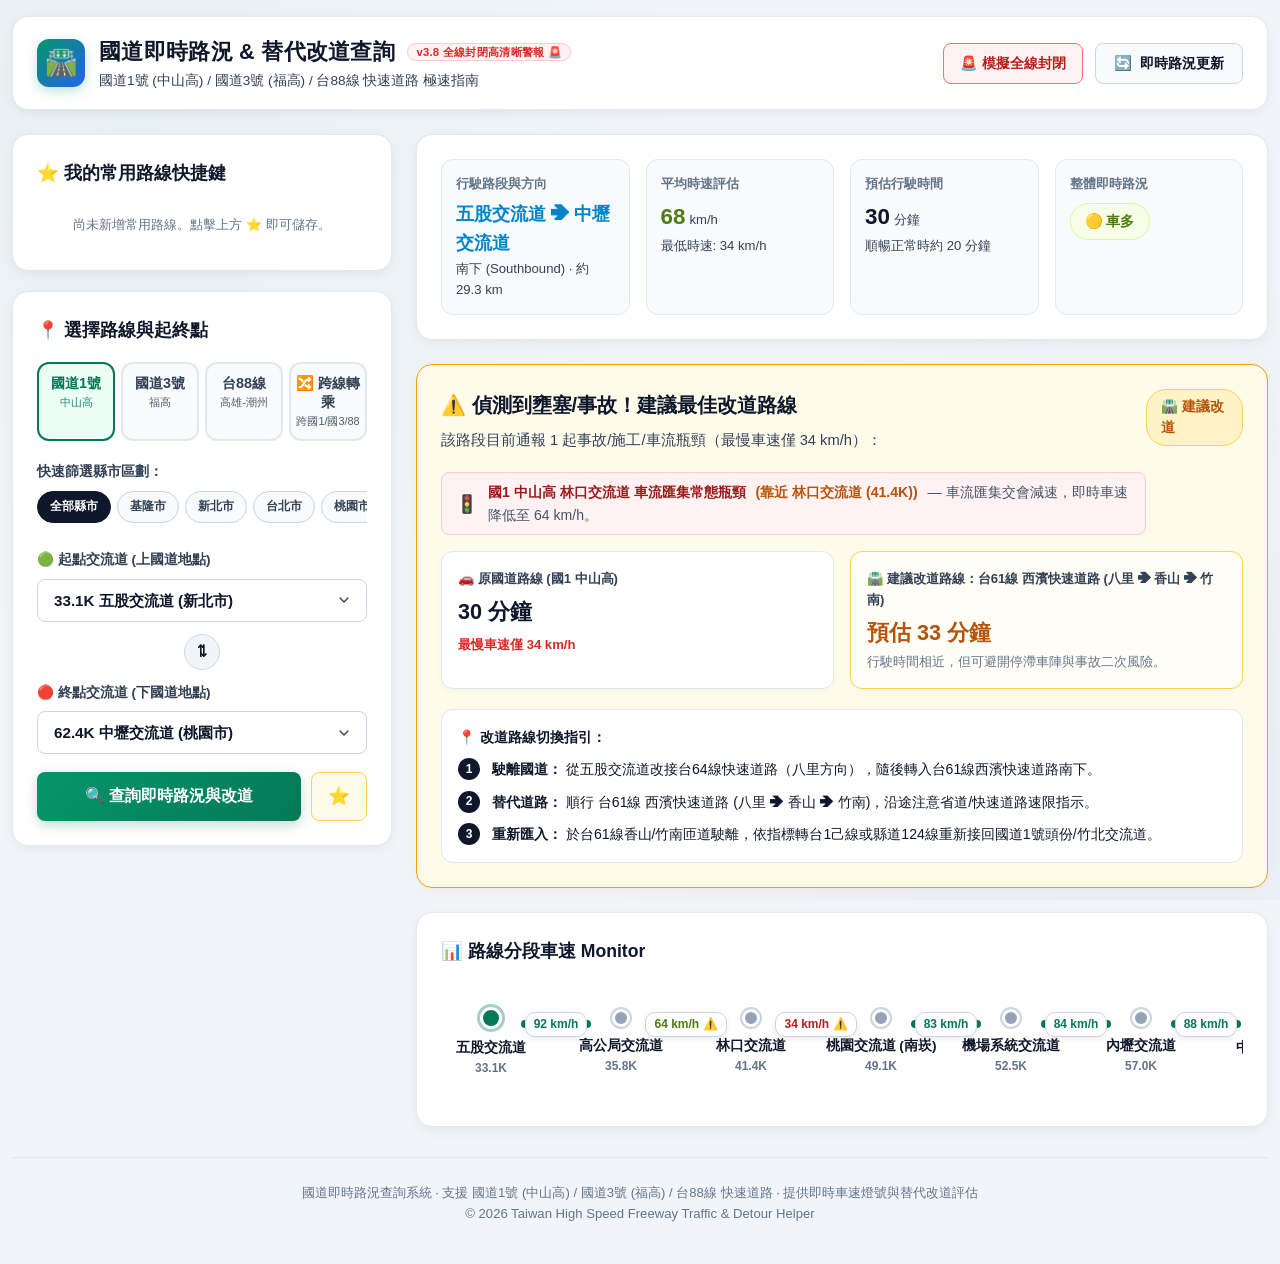
==== commit 202e57fd: "feat: implement high-visibility emergency road closure warning and test trigger v3.8" ====
--- a/index.html
+++ b/index.html
@@ -14,7 +14,7 @@
   <link rel="apple-touch-icon" href="https://img.icons8.com/emoji/192/highway-emoji.png">
   
   <!-- CSS Style -->
-  <link rel="stylesheet" href="css/styles.css?v=3.7">
+  <link rel="stylesheet" href="css/styles.css?v=3.8">
 </head>
 <body>
   <div class="container">
@@ -23,12 +23,15 @@
       <div class="brand">
         <div class="brand-icon">🛣️</div>
         <div class="brand-title">
-          <h1>國道即時路況 & 替代改道查詢 <span style="font-size: 0.7rem; background: #ECFDF5; color: #047857; padding: 2px 8px; border-radius: 10px; border: 1px solid #A7F3D0; margin-left: 6px; vertical-align: middle;">v3.7 清新明亮護眼配色 ☀️</span></h1>
+          <h1>國道即時路況 & 替代改道查詢 <span style="font-size: 0.7rem; background: #FEF2F2; color: #DC2626; padding: 2px 8px; border-radius: 10px; border: 1px solid #FECACA; margin-left: 6px; vertical-align: middle;">v3.8 全線封閉高清晰警報 🚨</span></h1>
           <p>國道1號 (中山高) / 國道3號 (福高) / 台88線 快速道路 極速指南</p>
         </div>
       </div>
 
       <div class="header-status">
+        <button id="closureTestBtn" class="closure-test-btn" title="模擬當前路線全線封閉警示測試">
+          <span>🚨 模擬全線封閉</span>
+        </button>
         <button id="refreshBtn" class="refresh-btn" title="手動更新即時路況數據">
           <span class="refresh-icon">🔄</span>
           <span>即時路況更新</span>
@@ -145,9 +148,9 @@
   </div>
 
   <!-- JavaScript Modules with Cache Busters -->
-  <script src="js/data/interchanges.js?v=3.4"></script>
-  <script src="js/data/detourRules.js?v=3.4"></script>
-  <script src="js/trafficEngine.js?v=3.7"></script>
-  <script src="js/app.js?v=3.7"></script>
+  <script src="js/data/interchanges.js?v=3.8"></script>
+  <script src="js/data/detourRules.js?v=3.8"></script>
+  <script src="js/trafficEngine.js?v=3.8"></script>
+  <script src="js/app.js?v=3.8"></script>
 </body>
 </html>
--- a/css/styles.css
+++ b/css/styles.css
@@ -810,6 +810,184 @@
   color: var(--text-secondary);
 }
 
+/* ----------------------------------------------------
+ * 緊急全線封閉高清晰警報系統 (Emergency Closure Alert System)
+ * ---------------------------------------------------- */
+.emergency-closure-box {
+  background: #FEF2F2;
+  border: 2px solid #DC2626;
+  border-radius: var(--radius-md);
+  padding: 20px;
+  margin-bottom: 20px;
+  box-shadow: 0 0 0 4px rgba(220, 38, 38, 0.15), 0 8px 24px -4px rgba(220, 38, 38, 0.25);
+  animation: pulseClosure 2.2s infinite ease-in-out;
+}
+
+@keyframes pulseClosure {
+  0%, 100% {
+    box-shadow: 0 0 0 4px rgba(220, 38, 38, 0.15), 0 8px 24px -4px rgba(220, 38, 38, 0.25);
+  }
+  50% {
+    box-shadow: 0 0 0 8px rgba(220, 38, 38, 0.3), 0 12px 32px -4px rgba(220, 38, 38, 0.38);
+  }
+}
+
+.emergency-closure-header {
+  display: flex;
+  justify-content: space-between;
+  align-items: center;
+  margin-bottom: 12px;
+  flex-wrap: wrap;
+  gap: 8px;
+}
+
+.emergency-badge {
+  background: #DC2626;
+  color: #FFFFFF;
+  padding: 6px 14px;
+  border-radius: 20px;
+  font-size: 0.85rem;
+  font-weight: 800;
+  display: inline-flex;
+  align-items: center;
+  gap: 6px;
+  letter-spacing: 0.5px;
+}
+
+.emergency-time {
+  font-size: 0.88rem;
+  font-weight: 800;
+  color: #B91C1C;
+  background: rgba(220, 38, 38, 0.08);
+  padding: 4px 10px;
+  border-radius: 12px;
+  border: 1px solid rgba(220, 38, 38, 0.2);
+}
+
+.emergency-title {
+  font-size: 1.35rem;
+  font-weight: 900;
+  color: #991B1B;
+  margin-bottom: 6px;
+  line-height: 1.3;
+}
+
+.emergency-desc {
+  font-size: 0.95rem;
+  font-weight: 600;
+  color: #7F1D1D;
+  margin-bottom: 14px;
+}
+
+.emergency-incidents-list {
+  display: flex;
+  flex-direction: column;
+  gap: 10px;
+  margin-bottom: 16px;
+}
+
+.emergency-incident-pill {
+  display: flex;
+  align-items: flex-start;
+  gap: 12px;
+  background: #FFFFFF;
+  border: 1.5px solid #F87171;
+  border-radius: 10px;
+  padding: 12px 16px;
+  box-shadow: 0 2px 8px rgba(220, 38, 38, 0.08);
+}
+
+.emergency-incident-icon {
+  font-size: 1.4rem;
+  flex-shrink: 0;
+  margin-top: 2px;
+}
+
+.emergency-incident-loc strong {
+  font-size: 1rem;
+  color: #991B1B;
+}
+
+.emergency-incident-near {
+  color: #D97706;
+  font-weight: 800;
+  margin-left: 6px;
+  font-size: 0.88rem;
+}
+
+.emergency-incident-desc {
+  font-size: 0.88rem;
+  color: #374151;
+  margin-top: 4px;
+  line-height: 1.5;
+}
+
+.emergency-detour-notice {
+  background: #FFFBEB;
+  border: 1.5px solid #F59E0B;
+  border-radius: 10px;
+  padding: 14px 16px;
+  color: #92400E;
+  font-size: 0.94rem;
+  display: flex;
+  align-items: center;
+  gap: 10px;
+  line-height: 1.5;
+}
+
+.detour-notice-icon {
+  font-size: 1.4rem;
+  flex-shrink: 0;
+}
+
+/* 封閉路段視覺條 */
+.timeline-segment.closed-segment {
+  background: repeating-linear-gradient(
+    -45deg,
+    #DC2626,
+    #DC2626 10px,
+    #EF4444 10px,
+    #EF4444 20px
+  ) !important;
+}
+
+.segment-speed-tag.closed-tag {
+  background: #FEF2F2 !important;
+  border: 2px solid #DC2626 !important;
+  color: #991B1B !important;
+  font-weight: 900 !important;
+  box-shadow: 0 2px 8px rgba(220, 38, 38, 0.25) !important;
+}
+
+.node-dot.closed-node {
+  background: #DC2626 !important;
+  border-color: #FEF2F2 !important;
+  box-shadow: 0 0 0 4px rgba(220, 38, 38, 0.5) !important;
+}
+
+/* 測試封閉按鈕 */
+.closure-test-btn {
+  background: #FEF2F2;
+  border: 1.5px solid #F87171;
+  color: #B91C1C;
+  padding: 10px 16px;
+  border-radius: var(--radius-sm);
+  cursor: pointer;
+  display: flex;
+  align-items: center;
+  gap: 6px;
+  font-size: 0.88rem;
+  font-weight: 700;
+  transition: var(--transition-fast);
+}
+
+.closure-test-btn:hover {
+  background: #FEE2E2;
+  border-color: #EF4444;
+  color: #991B1B;
+  transform: translateY(-1px);
+}
+
 .app-footer {
   text-align: center;
   padding: 24px 0;
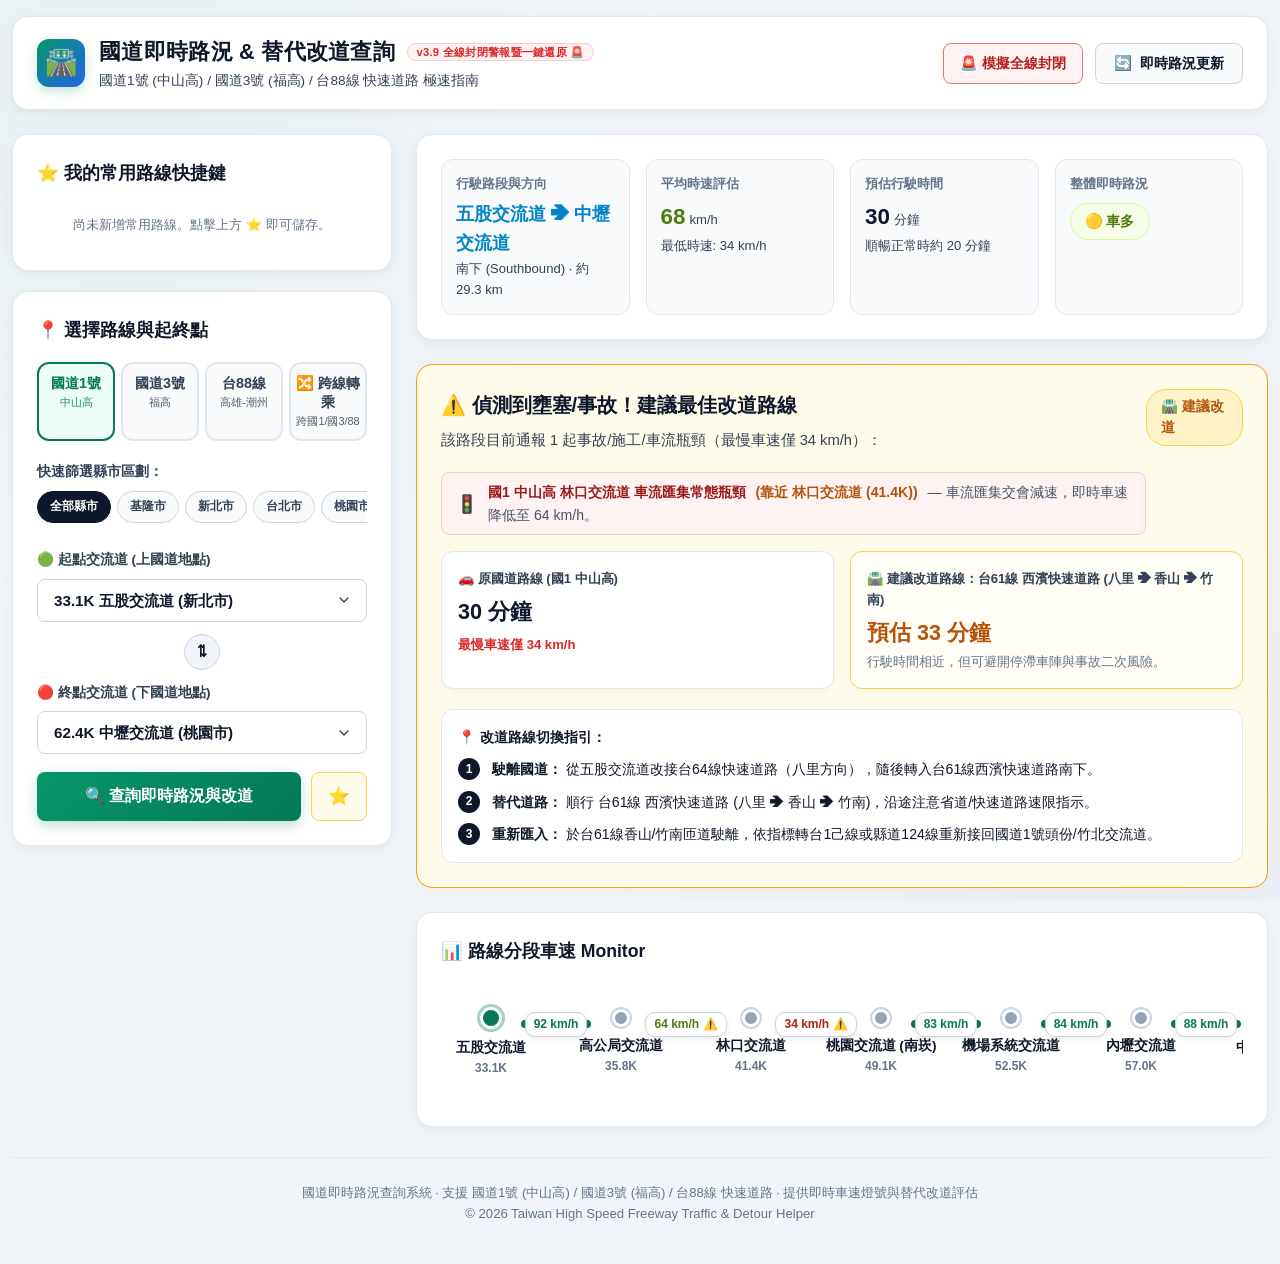
==== commit 287acfb8: "feat: add one-click restore and toggle for simulated emergency closure v3.9" ====
--- a/index.html
+++ b/index.html
@@ -14,7 +14,7 @@
   <link rel="apple-touch-icon" href="https://img.icons8.com/emoji/192/highway-emoji.png">
   
   <!-- CSS Style -->
-  <link rel="stylesheet" href="css/styles.css?v=3.8">
+  <link rel="stylesheet" href="css/styles.css?v=3.9">
 </head>
 <body>
   <div class="container">
@@ -23,7 +23,7 @@
       <div class="brand">
         <div class="brand-icon">🛣️</div>
         <div class="brand-title">
-          <h1>國道即時路況 & 替代改道查詢 <span style="font-size: 0.7rem; background: #FEF2F2; color: #DC2626; padding: 2px 8px; border-radius: 10px; border: 1px solid #FECACA; margin-left: 6px; vertical-align: middle;">v3.8 全線封閉高清晰警報 🚨</span></h1>
+          <h1>國道即時路況 & 替代改道查詢 <span style="font-size: 0.7rem; background: #FEF2F2; color: #DC2626; padding: 2px 8px; border-radius: 10px; border: 1px solid #FECACA; margin-left: 6px; vertical-align: middle;">v3.9 全線封閉警報暨一鍵還原 🚨</span></h1>
           <p>國道1號 (中山高) / 國道3號 (福高) / 台88線 快速道路 極速指南</p>
         </div>
       </div>
@@ -148,9 +148,9 @@
   </div>
 
   <!-- JavaScript Modules with Cache Busters -->
-  <script src="js/data/interchanges.js?v=3.8"></script>
-  <script src="js/data/detourRules.js?v=3.8"></script>
-  <script src="js/trafficEngine.js?v=3.8"></script>
-  <script src="js/app.js?v=3.8"></script>
+  <script src="js/data/interchanges.js?v=3.9"></script>
+  <script src="js/data/detourRules.js?v=3.9"></script>
+  <script src="js/trafficEngine.js?v=3.9"></script>
+  <script src="js/app.js?v=3.9"></script>
 </body>
 </html>
--- a/css/styles.css
+++ b/css/styles.css
@@ -988,6 +988,42 @@
   transform: translateY(-1px);
 }
 
+.closure-test-btn.restore-mode {
+  background: #ECFDF5;
+  border-color: #34D399;
+  color: #065F46;
+}
+
+.closure-test-btn.restore-mode:hover {
+  background: #D1FAE5;
+  border-color: #10B981;
+  color: #047857;
+  transform: translateY(-1px);
+}
+
+.dismiss-closure-btn {
+  background: #FFFFFF;
+  border: 1.5px solid #10B981;
+  color: #065F46;
+  font-weight: 800;
+  font-size: 0.85rem;
+  padding: 6px 14px;
+  border-radius: 20px;
+  cursor: pointer;
+  display: inline-flex;
+  align-items: center;
+  gap: 6px;
+  transition: var(--transition-fast);
+  box-shadow: 0 1px 4px rgba(16, 185, 129, 0.15);
+}
+
+.dismiss-closure-btn:hover {
+  background: #ECFDF5;
+  border-color: #059669;
+  color: #047857;
+  transform: translateY(-1px);
+}
+
 .app-footer {
   text-align: center;
   padding: 24px 0;
